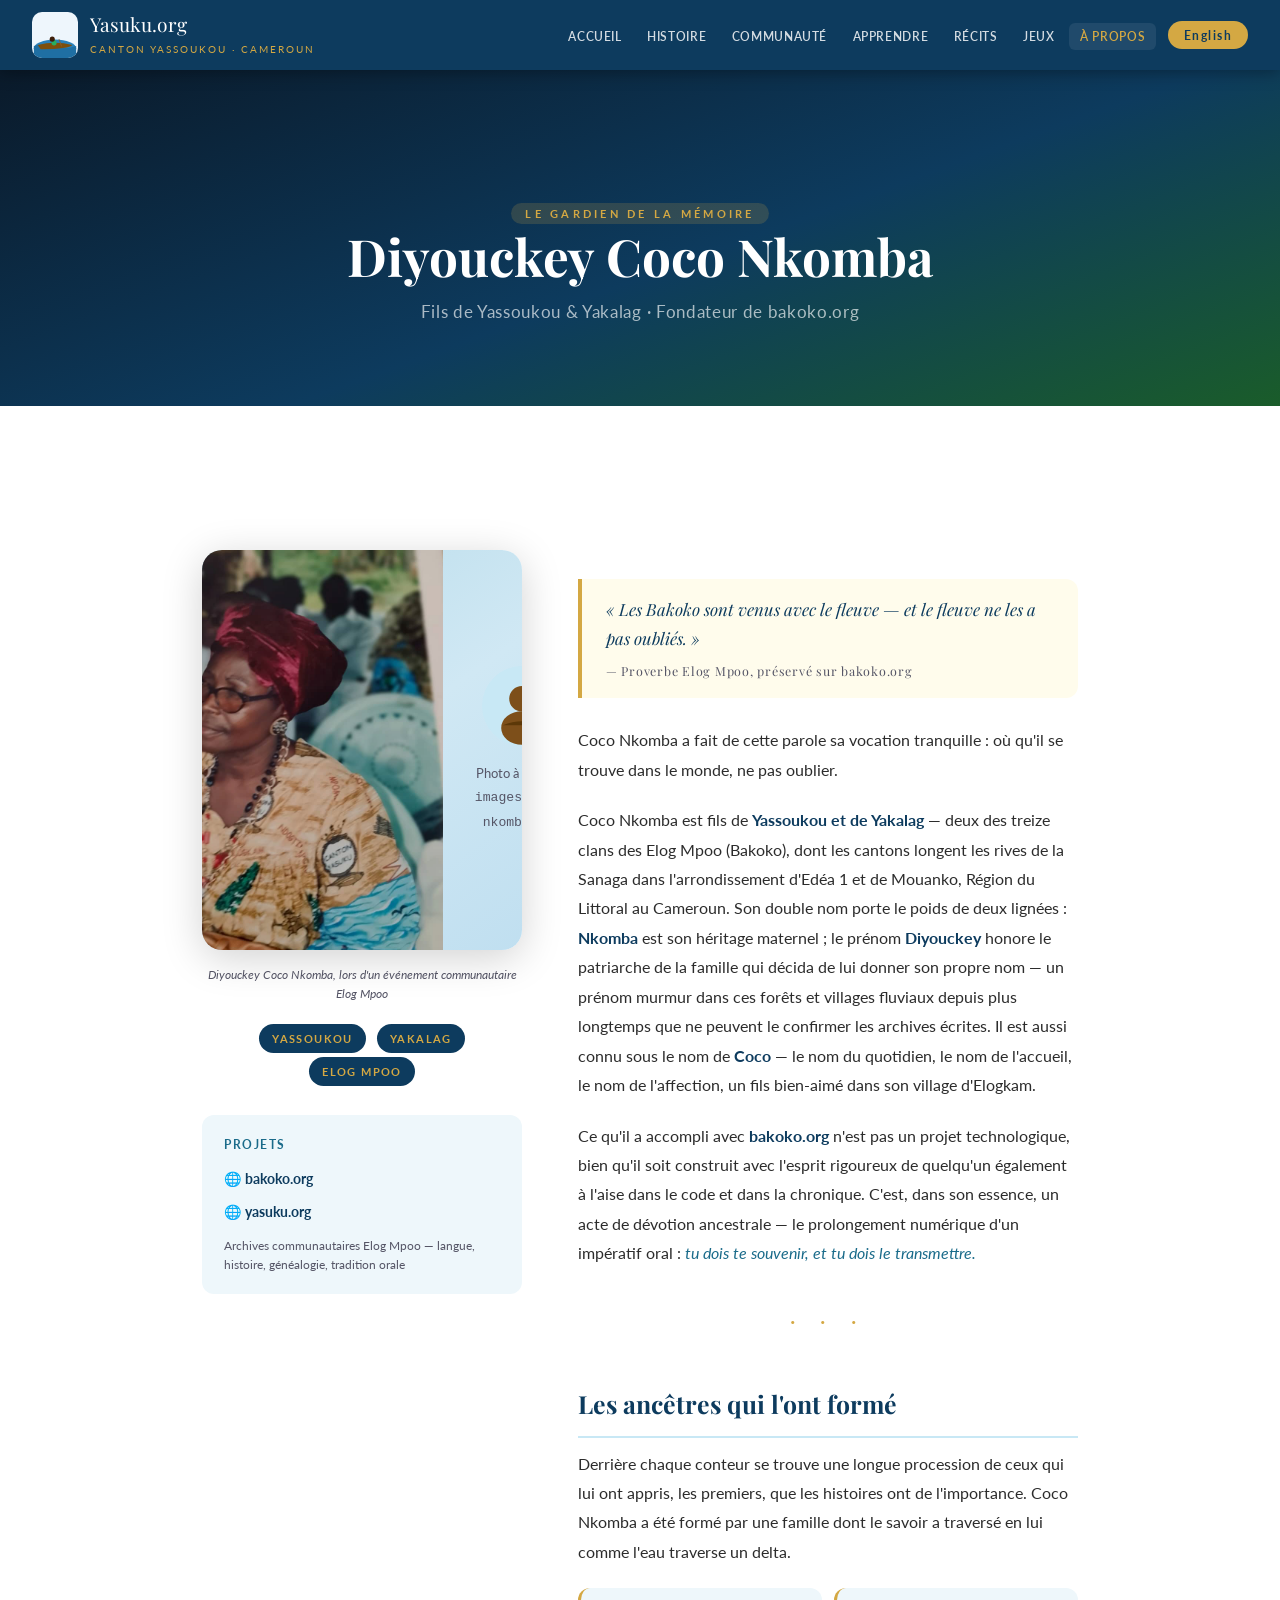
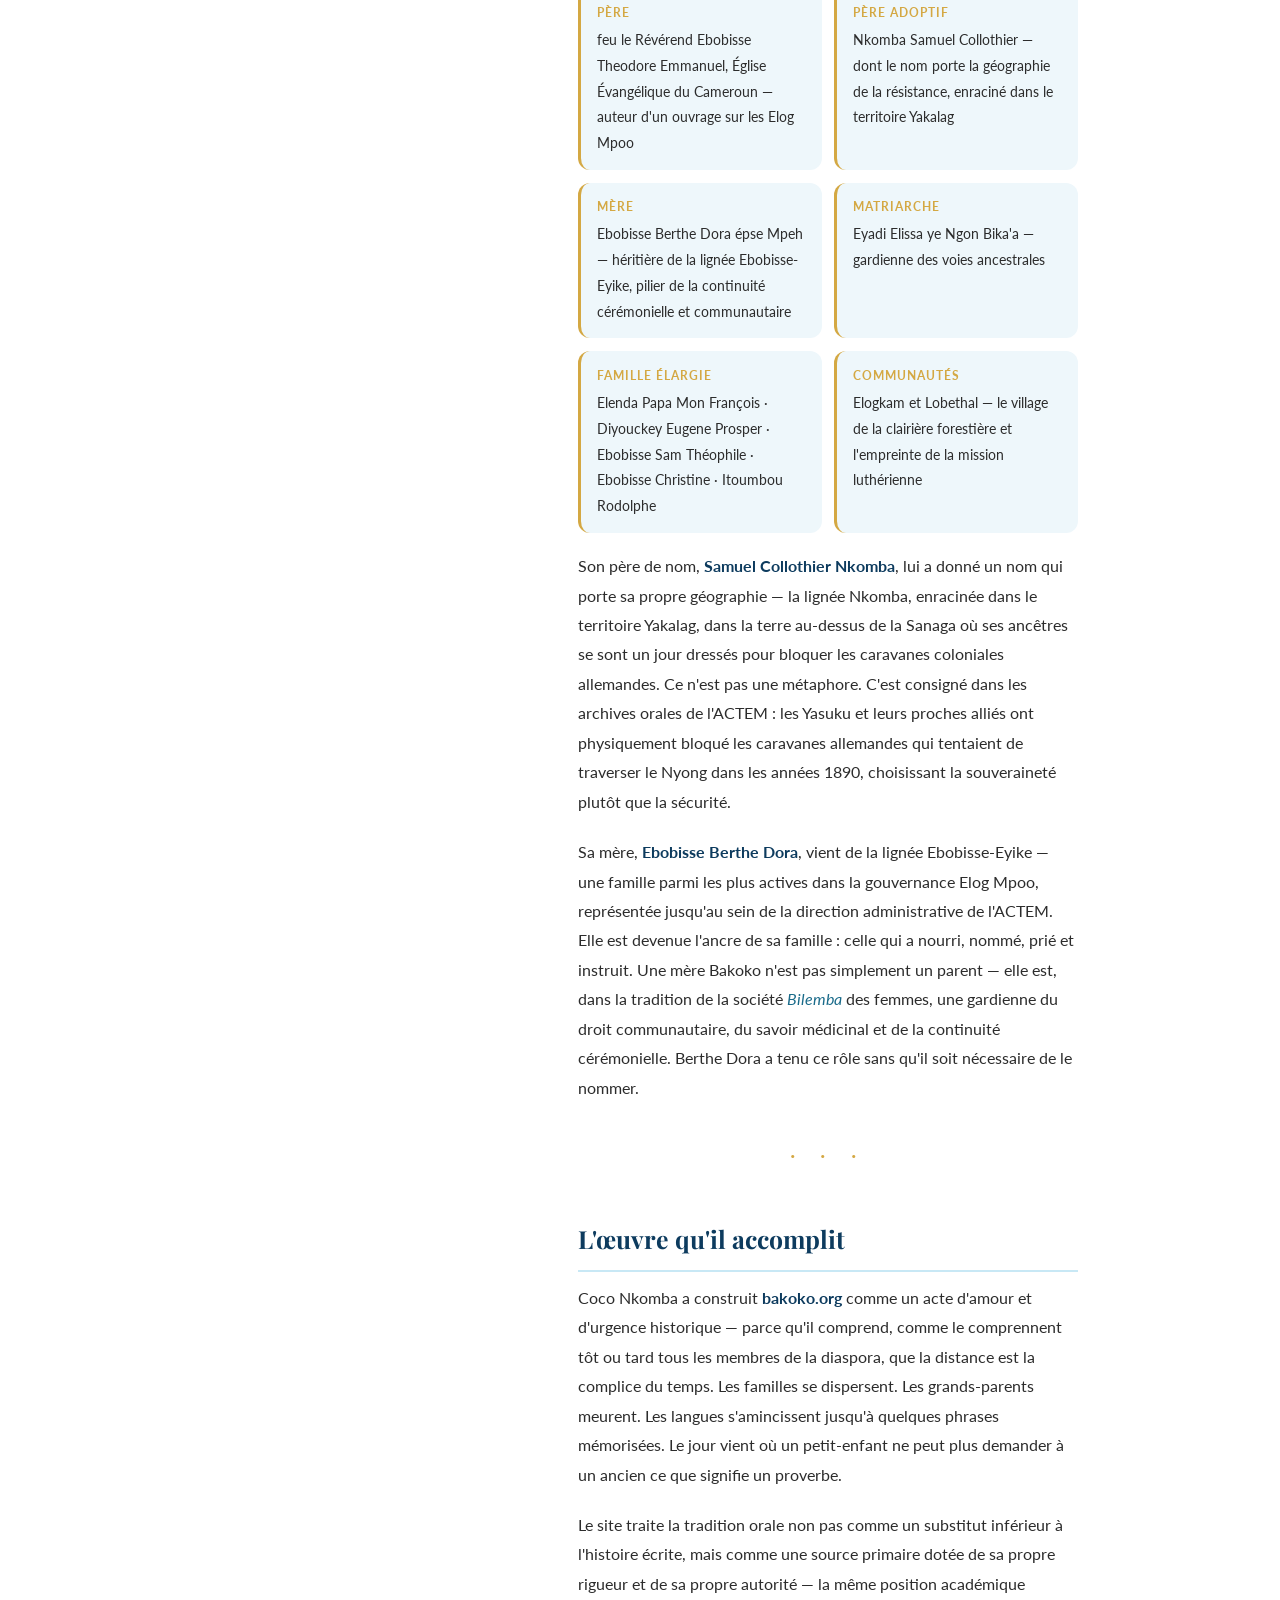
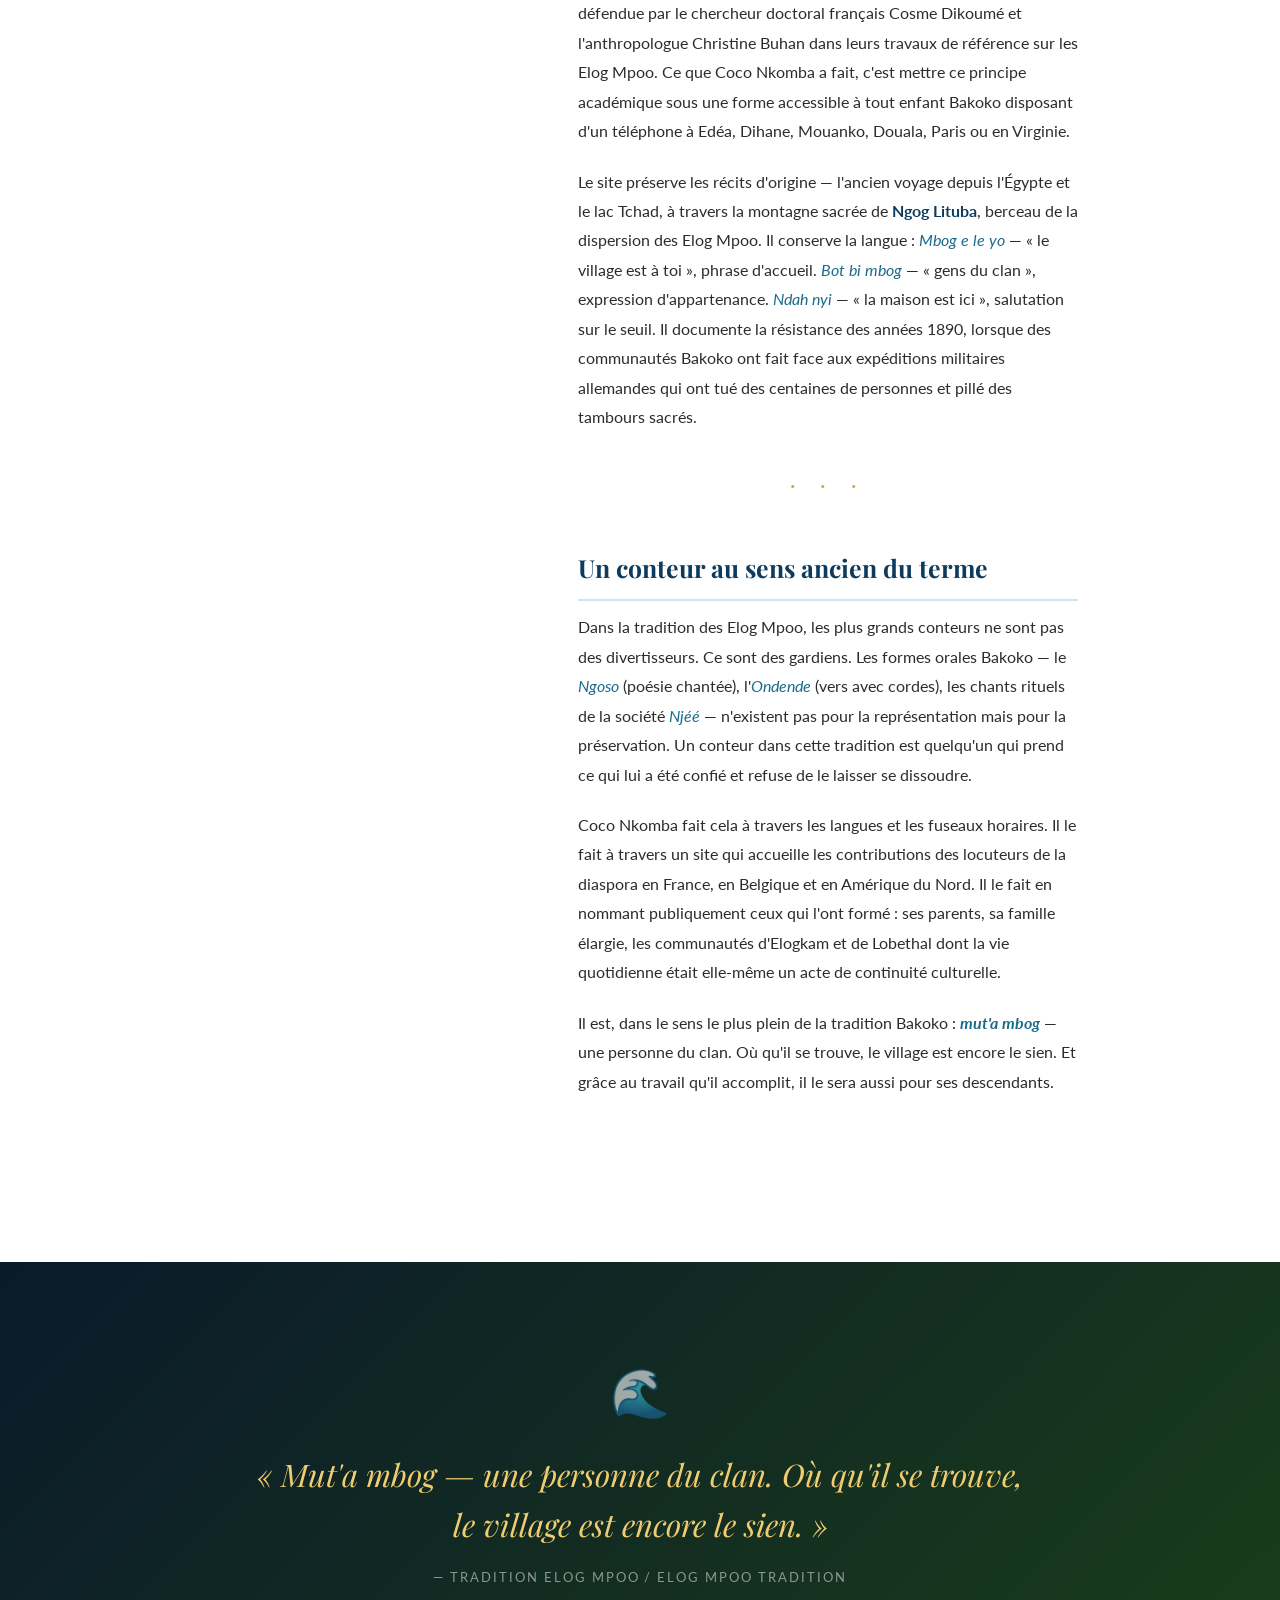
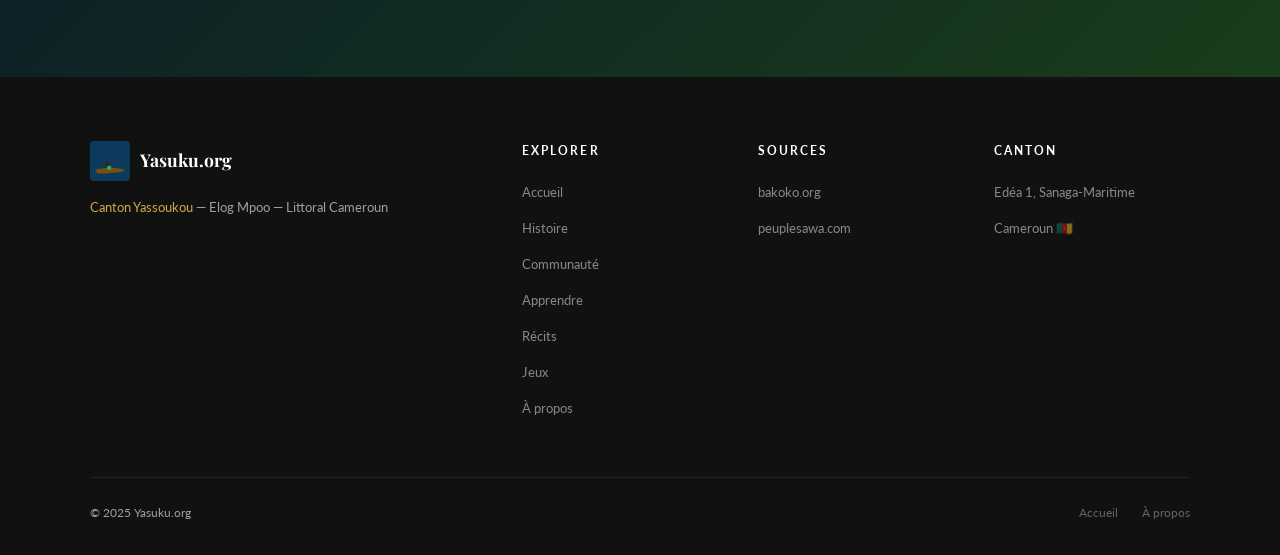
==== about.html @ a4ccb17c "first commit" ====
<!DOCTYPE html>
<html lang="fr">
<head>
  <meta charset="UTF-8"/>
  <meta name="viewport" content="width=device-width, initial-scale=1.0"/>
  <meta name="description" content="Diyouckey Coco Nkomba — gardien de la mémoire du fleuve, fondateur de bakoko.org et de yasuku.org, fils de Yassoukou et de Yakalag."/>
  <title>À propos — Yasuku.org · Diyouckey Coco Nkomba</title>
  <link rel="preconnect" href="https://fonts.googleapis.com"/>
  <link rel="preconnect" href="https://fonts.gstatic.com" crossorigin/>
  <link href="https://fonts.googleapis.com/css2?family=Playfair+Display:ital,wght@0,400;0,600;0,700;1,400&family=Lato:wght@300;400;700;900&display=swap" rel="stylesheet"/>
  <link rel="stylesheet" href="css/style.css"/>
  <style>
    /* ---- About page specific ---- */
    .about-hero {
      background: linear-gradient(160deg, #0a1a2a 0%, #0d3b5e 55%, #1a5c2a 100%);
      padding: 8rem 2rem 5rem;
      text-align: center;
      color: var(--white);
    }
    .about-hero .section-tag {
      background: rgba(212,168,67,0.18);
      color: var(--gold);
      margin-bottom: 1.2rem;
    }
    .about-hero h1 {
      font-family: var(--font-head);
      font-size: clamp(2rem, 5vw, 3.2rem);
      line-height: 1.2;
      margin-bottom: .6rem;
    }
    .about-hero .subtitle {
      font-size: 1.05rem;
      color: rgba(255,255,255,.65);
      letter-spacing: .04em;
    }

    /* Profile block */
    .profile-wrap {
      max-width: 940px;
      margin: 0 auto;
      display: grid;
      grid-template-columns: 320px 1fr;
      gap: 3.5rem;
      align-items: start;
      padding: 4rem 2rem;
    }
    @media(max-width: 760px) {
      .profile-wrap { grid-template-columns: 1fr; }
    }

    .profile-photo-col { position: sticky; top: 90px; }

    .profile-photo-frame {
      border-radius: var(--radius-lg);
      overflow: hidden;
      box-shadow: var(--shadow-lg);
      aspect-ratio: 4/5;
      background: linear-gradient(145deg, #b8dcea, #d0e8f4, #c0dff0);
      display: flex;
      align-items: center;
      justify-content: center;
      position: relative;
    }
    .profile-photo-frame img {
      width: 100%;
      height: 100%;
      object-fit: cover;
      object-position: center top;
      display: block;
    }
    .profile-photo-frame .photo-fallback {
      display: none;
      flex-direction: column;
      align-items: center;
      gap: 1rem;
      color: var(--river-mid);
      text-align: center;
      padding: 2rem;
    }
    .profile-photo-frame img[src="images/coco-nkomba.jpg"]:not([complete]) + .photo-fallback,
    .profile-photo-frame img[src="images/coco-nkomba.jpg"][broken] + .photo-fallback {
      display: flex;
    }

    .profile-caption {
      margin-top: 1rem;
      text-align: center;
      font-size: .78rem;
      color: var(--text-light);
      font-style: italic;
      line-height: 1.5;
    }

    .clan-badge {
      display: inline-block;
      background: var(--river-deep);
      color: var(--gold);
      font-size: .7rem;
      font-weight: 700;
      letter-spacing: .12em;
      text-transform: uppercase;
      padding: .3rem .85rem;
      border-radius: 20px;
      margin: .25rem .2rem 0;
    }

    /* Bio content */
    .bio-content {
      color: var(--text);
      line-height: 1.9;
    }
    .bio-content p {
      margin-bottom: 1.3rem;
      font-size: .97rem;
    }
    .bio-content h2 {
      font-family: var(--font-head);
      font-size: 1.55rem;
      color: var(--river-deep);
      margin: 2.5rem 0 .75rem;
      padding-bottom: .5rem;
      border-bottom: 2px solid var(--river-pale);
    }
    .bio-content h3 {
      font-family: var(--font-head);
      font-size: 1.2rem;
      color: var(--forest-deep);
      margin: 2rem 0 .6rem;
    }
    .bio-content em { color: var(--river-mid); font-style: italic; }
    .bio-content strong { color: var(--river-deep); }
    .bio-content blockquote {
      border-left: 4px solid var(--gold);
      margin: 1.8rem 0;
      padding: 1rem 1.5rem;
      background: #fffcec;
      border-radius: 0 var(--radius) var(--radius) 0;
      font-family: var(--font-head);
      font-size: 1.05rem;
      font-style: italic;
      color: var(--river-deep);
      line-height: 1.7;
    }
    .bio-content blockquote cite {
      display: block;
      margin-top: .5rem;
      font-size: .78rem;
      font-style: normal;
      color: var(--text-light);
      letter-spacing: .06em;
    }

    .bio-divider {
      text-align: center;
      color: var(--gold);
      font-size: 1.3rem;
      margin: 2rem 0;
      letter-spacing: .5em;
    }

    /* Ancestors grid */
    .ancestors-grid {
      display: grid;
      grid-template-columns: repeat(auto-fill, minmax(200px, 1fr));
      gap: .8rem;
      margin: 1.2rem 0;
    }
    .ancestor-card {
      background: var(--river-mist);
      border-radius: var(--radius);
      padding: .8rem 1rem;
      border-left: 3px solid var(--gold);
      font-size: .85rem;
    }
    .ancestor-card strong {
      display: block;
      font-size: .78rem;
      color: var(--gold);
      font-weight: 700;
      letter-spacing: .08em;
      text-transform: uppercase;
      margin-bottom: .2rem;
    }

    /* Project links */
    .project-links {
      display: flex;
      gap: 1rem;
      flex-wrap: wrap;
      margin-top: 1.5rem;
    }
  </style>
</head>
<body class="lang-fr">

<!-- NAV -->
<nav id="navbar">
  <a href="index.html" class="nav-logo">
    <svg width="46" height="46" viewBox="0 0 200 200" xmlns="http://www.w3.org/2000/svg" style="border-radius:10px">
      <rect width="200" height="200" rx="28" fill="#eef6fc"/>
      <ellipse cx="100" cy="158" rx="92" ry="38" fill="#2980b9"/>
      <path d="M8,148 Q55,132 100,148 Q145,164 192,148 L192,200 L8,200 Z" fill="#1f6fa3"/>
      <path d="M25,144 Q100,124 175,144 Q162,162 38,162 Z" fill="#7d4f0c"/>
      <ellipse cx="96" cy="134" rx="11" ry="12" fill="#27ae60"/>
      <line x1="118" y1="120" x2="128" y2="148" stroke="#8b5e2a" stroke-width="4" stroke-linecap="round"/>
      <circle cx="88" cy="118" r="11" fill="#3d1f0a"/>
    </svg>
    <div>
      <span class="nav-logo-text">Yasuku.org</span>
      <span class="nav-logo-sub">Canton Yassoukou · Cameroun</span>
    </div>
  </a>
  <ul class="nav-links" id="navLinks">
    <li><a href="index.html"><span class="lang-fr">Accueil</span><span class="lang-en">Home</span></a></li>
    <li><a href="history.html"><span class="lang-fr">Histoire</span><span class="lang-en">History</span></a></li>
    <li><a href="community.html"><span class="lang-fr">Communauté</span><span class="lang-en">Community</span></a></li>
    <li><a href="learn.html"><span class="lang-fr">Apprendre</span><span class="lang-en">Learn</span></a></li>
    <li><a href="stories.html"><span class="lang-fr">Récits</span><span class="lang-en">Stories</span></a></li>
    <li><a href="games.html"><span class="lang-fr">Jeux</span><span class="lang-en">Games</span></a></li>
    <li><a href="about.html" class="active"><span class="lang-fr">À propos</span><span class="lang-en">About</span></a></li>
    <button class="lang-btn">English</button>
  </ul>
  <button class="hamburger" id="hamburger" aria-label="Menu" aria-expanded="false">
    <span></span><span></span><span></span>
  </button>
</nav>

<main>

<!-- HERO -->
<div class="about-hero">
  <span class="section-tag lang-fr">Le gardien de la mémoire</span>
  <span class="section-tag lang-en">Keeper of the River's Memory</span>
  <h1>Diyouckey Coco Nkomba</h1>
  <p class="subtitle lang-fr">Fils de Yassoukou &amp; Yakalag · Fondateur de bakoko.org</p>
  <p class="subtitle lang-en">Son of Yassoukou &amp; Yakalag · Founder of bakoko.org</p>
</div>

<!-- PROFILE -->
<section style="background:var(--white)">
  <div class="profile-wrap">

    <!-- LEFT: photo + badges -->
    <div class="profile-photo-col fade-in">
      <div class="profile-photo-frame">
        <img
          src="images/coco-nkomba.jpg"
          alt="Diyouckey Coco Nkomba"
          onerror="this.style.display='none';this.nextElementSibling.style.display='flex'"/>
        <div class="photo-fallback">
          <svg width="80" height="80" viewBox="0 0 200 200" xmlns="http://www.w3.org/2000/svg">
            <circle cx="100" cy="100" r="100" fill="#c8e8f5"/>
            <circle cx="100" cy="82" r="32" fill="#7d4f1a"/>
            <ellipse cx="100" cy="155" rx="52" ry="42" fill="#7d4f1a"/>
            <path d="M52,148 Q100,128 148,148" fill="#5c3808"/>
          </svg>
          <span style="font-size:.82rem;color:var(--text-light)">
            <span class="lang-fr">Photo à ajouter :<br><code>images/coco-nkomba.jpg</code></span>
            <span class="lang-en">Add photo as:<br><code>images/coco-nkomba.jpg</code></span>
          </span>
        </div>
      </div>

      <p class="profile-caption lang-fr">Diyouckey Coco Nkomba, lors d'un événement communautaire Elog Mpoo</p>
      <p class="profile-caption lang-en">Diyouckey Coco Nkomba at an Elog Mpoo community gathering</p>

      <div style="text-align:center;margin-top:1rem">
        <span class="clan-badge">Yassoukou</span>
        <span class="clan-badge">Yakalag</span>
        <span class="clan-badge">Elog Mpoo</span>
      </div>

      <div style="margin-top:1.8rem;background:var(--river-mist);border-radius:var(--radius);padding:1.2rem 1.4rem">
        <p style="font-size:.78rem;font-weight:700;letter-spacing:.12em;text-transform:uppercase;color:var(--river-mid);margin-bottom:.7rem">Projets</p>
        <div style="display:flex;flex-direction:column;gap:.5rem">
          <a href="https://bakoko.org" target="_blank" rel="noopener" style="font-size:.88rem;font-weight:700;color:var(--river-deep)">🌐 bakoko.org</a>
          <a href="index.html" style="font-size:.88rem;font-weight:700;color:var(--river-deep)">🌐 yasuku.org</a>
        </div>
        <p style="font-size:.75rem;color:var(--text-light);margin-top:.8rem;line-height:1.55" class="lang-fr">Archives communautaires Elog Mpoo — langue, histoire, généalogie, tradition orale</p>
        <p style="font-size:.75rem;color:var(--text-light);margin-top:.8rem;line-height:1.55" class="lang-en">Elog Mpoo community archives — language, history, genealogy, oral tradition</p>
      </div>
    </div>

    <!-- RIGHT: biography -->
    <div class="bio-content fade-in">

      <!-- FRENCH BIO -->
      <div class="lang-fr">
        <blockquote>
          « Les Bakoko sont venus avec le fleuve — et le fleuve ne les a pas oubliés. »
          <cite>— Proverbe Elog Mpoo, préservé sur bakoko.org</cite>
        </blockquote>

        <p>Coco Nkomba a fait de cette parole sa vocation tranquille : où qu'il se trouve dans le monde, ne pas oublier.</p>

        <p>Coco Nkomba est fils de <strong>Yassoukou et de Yakalag</strong> — deux des treize clans des Elog Mpoo (Bakoko), dont les cantons longent les rives de la Sanaga dans l'arrondissement d'Edéa 1 et de Mouanko, Région du Littoral au Cameroun. Son double nom porte le poids de deux lignées : <strong>Nkomba</strong> est son héritage maternel ; le prénom <strong>Diyouckey</strong> honore le patriarche de la famille qui décida de lui donner son propre nom — un prénom murmur dans ces forêts et villages fluviaux depuis plus longtemps que ne peuvent le confirmer les archives écrites. Il est aussi connu sous le nom de <strong>Coco</strong> — le nom du quotidien, le nom de l'accueil, le nom de l'affection, un fils bien-aimé dans son village d'Elogkam.</p>

        <p>Ce qu'il a accompli avec <strong>bakoko.org</strong> n'est pas un projet technologique, bien qu'il soit construit avec l'esprit rigoureux de quelqu'un également à l'aise dans le code et dans la chronique. C'est, dans son essence, un acte de dévotion ancestrale — le prolongement numérique d'un impératif oral : <em>tu dois te souvenir, et tu dois le transmettre.</em></p>

        <div class="bio-divider">· · ·</div>

        <h2>Les ancêtres qui l'ont formé</h2>

        <p>Derrière chaque conteur se trouve une longue procession de ceux qui lui ont appris, les premiers, que les histoires ont de l'importance. Coco Nkomba a été formé par une famille dont le savoir a traversé en lui comme l'eau traverse un delta.</p>

        <div class="ancestors-grid">
          <div class="ancestor-card">
            <strong>Père</strong>
            feu le Révérend Ebobisse Theodore Emmanuel, Église Évangélique du Cameroun — auteur d'un ouvrage sur les Elog Mpoo
          </div>
          <div class="ancestor-card">
            <strong>Père adoptif</strong>
            Nkomba Samuel Collothier — dont le nom porte la géographie de la résistance, enraciné dans le territoire Yakalag
          </div>
          <div class="ancestor-card">
            <strong>Mère</strong>
            Ebobisse Berthe Dora épse Mpeh — héritière de la lignée Ebobisse-Eyike, pilier de la continuité cérémonielle et communautaire
          </div>
          <div class="ancestor-card">
            <strong>Matriarche</strong>
            Eyadi Elissa ye Ngon Bika'a — gardienne des voies ancestrales
          </div>
          <div class="ancestor-card">
            <strong>Famille élargie</strong>
            Elenda Papa Mon François · Diyouckey Eugene Prosper · Ebobisse Sam Théophile · Ebobisse Christine · Itoumbou Rodolphe
          </div>
          <div class="ancestor-card">
            <strong>Communautés</strong>
            Elogkam et Lobethal — le village de la clairière forestière et l'empreinte de la mission luthérienne
          </div>
        </div>

        <p>Son père de nom, <strong>Samuel Collothier Nkomba</strong>, lui a donné un nom qui porte sa propre géographie — la lignée Nkomba, enracinée dans le territoire Yakalag, dans la terre au-dessus de la Sanaga où ses ancêtres se sont un jour dressés pour bloquer les caravanes coloniales allemandes. Ce n'est pas une métaphore. C'est consigné dans les archives orales de l'ACTEM : les Yasuku et leurs proches alliés ont physiquement bloqué les caravanes allemandes qui tentaient de traverser le Nyong dans les années 1890, choisissant la souveraineté plutôt que la sécurité.</p>

        <p>Sa mère, <strong>Ebobisse Berthe Dora</strong>, vient de la lignée Ebobisse-Eyike — une famille parmi les plus actives dans la gouvernance Elog Mpoo, représentée jusqu'au sein de la direction administrative de l'ACTEM. Elle est devenue l'ancre de sa famille : celle qui a nourri, nommé, prié et instruit. Une mère Bakoko n'est pas simplement un parent — elle est, dans la tradition de la société <em>Bilemba</em> des femmes, une gardienne du droit communautaire, du savoir médicinal et de la continuité cérémonielle. Berthe Dora a tenu ce rôle sans qu'il soit nécessaire de le nommer.</p>

        <div class="bio-divider">· · ·</div>

        <h2>L'œuvre qu'il accomplit</h2>

        <p>Coco Nkomba a construit <strong>bakoko.org</strong> comme un acte d'amour et d'urgence historique — parce qu'il comprend, comme le comprennent tôt ou tard tous les membres de la diaspora, que la distance est la complice du temps. Les familles se dispersent. Les grands-parents meurent. Les langues s'amincissent jusqu'à quelques phrases mémorisées. Le jour vient où un petit-enfant ne peut plus demander à un ancien ce que signifie un proverbe.</p>

        <p>Le site traite la tradition orale non pas comme un substitut inférieur à l'histoire écrite, mais comme une source primaire dotée de sa propre rigueur et de sa propre autorité — la même position académique défendue par le chercheur doctoral français Cosme Dikoumé et l'anthropologue Christine Buhan dans leurs travaux de référence sur les Elog Mpoo. Ce que Coco Nkomba a fait, c'est mettre ce principe académique sous une forme accessible à tout enfant Bakoko disposant d'un téléphone à Edéa, Dihane, Mouanko, Douala, Paris ou en Virginie.</p>

        <p>Le site préserve les récits d'origine — l'ancien voyage depuis l'Égypte et le lac Tchad, à travers la montagne sacrée de <strong>Ngog Lituba</strong>, berceau de la dispersion des Elog Mpoo. Il conserve la langue : <em>Mbog e le yo</em> — « le village est à toi », phrase d'accueil. <em>Bot bi mbog</em> — « gens du clan », expression d'appartenance. <em>Ndah nyi</em> — « la maison est ici », salutation sur le seuil. Il documente la résistance des années 1890, lorsque des communautés Bakoko ont fait face aux expéditions militaires allemandes qui ont tué des centaines de personnes et pillé des tambours sacrés.</p>

        <div class="bio-divider">· · ·</div>

        <h2>Un conteur au sens ancien du terme</h2>

        <p>Dans la tradition des Elog Mpoo, les plus grands conteurs ne sont pas des divertisseurs. Ce sont des gardiens. Les formes orales Bakoko — le <em>Ngoso</em> (poésie chantée), l'<em>Ondende</em> (vers avec cordes), les chants rituels de la société <em>Njéé</em> — n'existent pas pour la représentation mais pour la préservation. Un conteur dans cette tradition est quelqu'un qui prend ce qui lui a été confié et refuse de le laisser se dissoudre.</p>

        <p>Coco Nkomba fait cela à travers les langues et les fuseaux horaires. Il le fait à travers un site qui accueille les contributions des locuteurs de la diaspora en France, en Belgique et en Amérique du Nord. Il le fait en nommant publiquement ceux qui l'ont formé : ses parents, sa famille élargie, les communautés d'Elogkam et de Lobethal dont la vie quotidienne était elle-même un acte de continuité culturelle.</p>

        <p>Il est, dans le sens le plus plein de la tradition Bakoko : <strong><em>mut'a mbog</em></strong> — une personne du clan. Où qu'il se trouve, le village est encore le sien. Et grâce au travail qu'il accomplit, il le sera aussi pour ses descendants.</p>
      </div>

      <!-- ENGLISH BIO -->
      <div class="lang-en">
        <blockquote>
          "The Bakoko came with the river — and the river has not forgotten them."
          <cite>— Elog Mpoo proverb, preserved on bakoko.org</cite>
        </blockquote>

        <p>Diyouckey Coco Nkomba has made it his life's quiet vocation to ensure that, wherever in the world he finds himself, he too does not forget.</p>

        <p>Coco Nkomba is a son of <strong>Yassoukou &amp; Yakalag</strong> — two of the thirteen clans of the Elog Mpoo (Bakoko), whose cantons sit in the Edéa 1 and Mouanko arrondissements along the banks of the Sanaga River in Cameroon's Littoral Region. His double name carries the weight of two lineages: <strong>Nkomba</strong> is his maternal inheritance; the name <strong>Diyouckey</strong> honors the family patriarch who decided to name him after himself — a name that has been whispered in these forests and river settlements longer than any written record can confirm. He is also known as <strong>Coco</strong> — the everyday name, the name of welcome, the name of affection, a beloved son in his Elogkam village.</p>

        <p>What he has done with <strong>bakoko.org</strong> is not a technology project, though it is built with the disciplined mind of someone equally at home in code and chronicle. It is, at its core, an act of ancestral devotion — a digital extension of an oral imperative: <em>you must remember, and you must tell it forward.</em></p>

        <div class="bio-divider">· · ·</div>

        <h2>The Ancestors Who Made Him</h2>

        <p>Behind every storyteller stands a long procession of those who first taught them that stories matter. Coco Nkomba has been shaped by a family whose knowledge moved through him like water through a delta.</p>

        <div class="ancestors-grid">
          <div class="ancestor-card">
            <strong>Father</strong>
            late Rev. Ebobisse Theodore Emmanuel, Église Évangélique du Cameroun — author of a book on the Elog Mpoo
          </div>
          <div class="ancestor-card">
            <strong>Name-father</strong>
            Nkomba Samuel Collothier — whose name carries the geography of resistance, rooted in Yakalag territory above the Sanaga
          </div>
          <div class="ancestor-card">
            <strong>Mother</strong>
            Ebobisse Berthe Dora épse Mpeh — heir to the Ebobisse-Eyike lineage, anchor of ceremonial and community continuity
          </div>
          <div class="ancestor-card">
            <strong>Matriarch</strong>
            Eyadi Elissa ye Ngon Bika'a — who showed him the ways of the ancestors
          </div>
          <div class="ancestor-card">
            <strong>Extended family</strong>
            Elenda Papa Mon François · Diyouckey Eugene Prosper · Ebobisse Sam Théophile · Ebobisse Christine · Itoumbou Rodolphe
          </div>
          <div class="ancestor-card">
            <strong>Communities</strong>
            Elogkam and Lobethal — the forest clearing village and the trace of the Lutheran mission presence
          </div>
        </div>

        <p>His name-father, <strong>Samuel Collothier Nkomba</strong>, gave him a name that carries its own geography — the Nkomba lineage, rooted in Yakalag territory, in the soil above the Sanaga River where his ancestors once stood to block German colonial caravans from crossing. This is not metaphor. It is documented in the ACTEM oral record — the Yasuku and their nearest kin physically blocked German caravans from crossing the Nyong in the 1890s, choosing sovereignty over safety.</p>

        <p>His mother, <strong>Ebobisse Berthe Dora</strong>, comes from the Ebobisse-Eyike lineage — a name found among the most active families in Elog Mpoo governance, including in the ACTEM's own administrative leadership. She became the anchor of her family: the one who fed, named, prayed over, and instructed. A Bakoko mother is not merely a parent — she is, in the tradition of the <em>Bilemba</em> women's society, a holder of community law, medicinal knowledge, and ceremonial continuity. Berthe Dora carried that role without ceremony requiring anyone to name it.</p>

        <div class="bio-divider">· · ·</div>

        <h2>The Work He Is Doing</h2>

        <p>Coco Nkomba built <strong>bakoko.org</strong> as an act of love and of historical urgency — because he understands, as all diaspora community members eventually understand, that distance is time's co-conspirator. Families scatter. Grandparents die. Languages thin to a few remembered phrases. The day arrives when a grandchild can no longer ask an elder what a proverb means.</p>

        <p>The website treats oral tradition not as a lesser substitute for written history but as a primary source with its own rigor and authority — the same scholarly position advanced by the French doctoral researcher Cosme Dikoumé and the anthropologist Christine Buhan in their landmark academic works on the Elog Mpoo. What Coco Nkomba has done is put that scholarly principle into a form accessible to any Bakoko child with a phone in Edéa, Dihane, Mouanko, Douala, Paris, or Virginia.</p>

        <p>The site preserves origin narratives — the ancient journey from Egypt and Chad, through the sacred mountain of <strong>Ngog Lituba</strong>, the cradle of the Elog Mpoo dispersal. It holds the language: <em>Mbog e le yo</em> — "the village is yours," a phrase of welcome. <em>Bot bi mbog</em> — "people of the clan," an expression of belonging. <em>Ndah nyi</em> — "the house is here," the greeting at a threshold. It documents the resistance of the 1890s, when Bakoko communities faced German military expeditions that killed hundreds and looted sacred drums.</p>

        <div class="bio-divider">· · ·</div>

        <h2>A Storyteller in the Old Sense</h2>

        <p>In the Elog Mpoo tradition, the greatest storytellers are not entertainers. They are guardians. The oral forms of the Bakoko — the <em>Ngoso</em> (sung poetry), the <em>Ondende</em> (verse with strings), the ritual songs of the <em>Njéé</em> society — exist not for performance but for preservation. A storyteller in this tradition is someone who takes what was handed to them and refuses to let it dissolve.</p>

        <p>Coco Nkomba does this across languages and time zones. He does it through a website that welcomes contributions from diaspora speakers in France, Belgium, and North America. He does it by publicly naming the people who made him: his parents, his extended family, the communities of Elogkam and Lobethal whose daily lives were themselves acts of cultural continuity.</p>

        <p>He is, in the fullest sense of the Bakoko tradition: <strong><em>mut'a mbog</em></strong> — a person of the clan. Wherever he finds himself, the village is still his. And because of the work he is doing, it will be his descendants' too.</p>
      </div>

    </div>
  </div>
</section>

<!-- CLOSING PROVERB -->
<div class="proverb-block" style="background:linear-gradient(135deg,#0a1a2a,#1a3d1a)">
  <div class="proverb-icon">🌊</div>
  <p class="proverb-text lang-fr">« <em>Mut'a mbog</em> — une personne du clan. Où qu'il se trouve, le village est encore le sien. »</p>
  <p class="proverb-text lang-en">"<em>Mut'a mbog</em> — a person of the clan. Wherever he finds himself, the village is still his."</p>
  <p class="proverb-attr">— Tradition Elog Mpoo / Elog Mpoo tradition</p>
</div>

</main>

<!-- FOOTER -->
<footer>
  <div class="footer-inner">
    <div class="footer-brand">
      <div class="footer-logo">
        <svg width="40" height="40" viewBox="0 0 200 200" xmlns="http://www.w3.org/2000/svg">
          <rect width="200" height="200" rx="20" fill="#0d3b5e"/>
          <path d="M25,144 Q100,124 175,144 Q162,162 38,162 Z" fill="#7d4f0c"/>
          <circle cx="88" cy="118" r="11" fill="#3d1f0a"/>
          <ellipse cx="96" cy="134" rx="11" ry="12" fill="#27ae60"/>
        </svg>
        <h3>Yasuku.org</h3>
      </div>
      <p class="lang-fr"><span class="footer-gold">Canton Yassoukou</span> — Elog Mpoo — Littoral Cameroun</p>
      <p class="lang-en"><span class="footer-gold">Canton Yassoukou</span> — Elog Mpoo — Littoral Cameroon</p>
    </div>
    <div class="footer-col">
      <h4 class="lang-fr">Explorer</h4><h4 class="lang-en">Explore</h4>
      <ul>
        <li><a href="index.html"><span class="lang-fr">Accueil</span><span class="lang-en">Home</span></a></li>
        <li><a href="history.html"><span class="lang-fr">Histoire</span><span class="lang-en">History</span></a></li>
        <li><a href="community.html"><span class="lang-fr">Communauté</span><span class="lang-en">Community</span></a></li>
        <li><a href="learn.html"><span class="lang-fr">Apprendre</span><span class="lang-en">Learn</span></a></li>
        <li><a href="stories.html"><span class="lang-fr">Récits</span><span class="lang-en">Stories</span></a></li>
        <li><a href="games.html"><span class="lang-fr">Jeux</span><span class="lang-en">Games</span></a></li>
        <li><a href="about.html"><span class="lang-fr">À propos</span><span class="lang-en">About</span></a></li>
      </ul>
    </div>
    <div class="footer-col">
      <h4 class="lang-fr">Sources</h4><h4 class="lang-en">Sources</h4>
      <ul>
        <li><a href="https://bakoko.org" target="_blank" rel="noopener">bakoko.org</a></li>
        <li><a href="https://peuplesawa.com" target="_blank" rel="noopener">peuplesawa.com</a></li>
      </ul>
    </div>
    <div class="footer-col">
      <h4>Canton</h4>
      <ul>
        <li><span style="color:rgba(255,255,255,.5);font-size:.84rem">Edéa 1, Sanaga-Maritime</span></li>
        <li><span style="color:rgba(255,255,255,.5);font-size:.84rem">Cameroun 🇨🇲</span></li>
      </ul>
    </div>
  </div>
  <div class="footer-bottom">
    <span>© 2025 Yasuku.org</span>
    <div class="footer-bottom-links">
      <a href="index.html"><span class="lang-fr">Accueil</span><span class="lang-en">Home</span></a>
      <a href="about.html"><span class="lang-fr">À propos</span><span class="lang-en">About</span></a>
    </div>
  </div>
</footer>

<script src="js/main.js"></script>
</body>
</html>
---- css/style.css ----
/* ============================================================
   YASUKU.ORG — Canton Yassoukou
   Main Stylesheet
   ============================================================ */

/* ---- Google Fonts (loaded via HTML link) ---- */

/* ---- CSS Variables ---- */
:root {
  --river-deep:   #0d3b5e;
  --river-mid:    #1a6b8a;
  --river-light:  #3ea8cc;
  --river-pale:   #c8e8f5;
  --river-mist:   #eef7fb;
  --forest-deep:  #1a3d1a;
  --forest-mid:   #2d6a2d;
  --forest-light: #5da05d;
  --sand:         #e8d5a0;
  --earth:        #7d4f1a;
  --gold:         #d4a843;
  --gold-light:   #f0cc70;
  --sunset:       #e07020;
  --dark:         #1a1a1a;
  --text:         #2c2c2c;
  --text-light:   #556;
  --light-bg:     #f8f4ee;
  --white:        #ffffff;

  --nav-h: 70px;
  --radius: 12px;
  --radius-lg: 20px;
  --shadow: 0 4px 20px rgba(0,0,0,0.10);
  --shadow-lg: 0 8px 40px rgba(0,0,0,0.18);

  --font-head: 'Playfair Display', Georgia, serif;
  --font-body: 'Lato', 'Helvetica Neue', sans-serif;
}

/* ---- Reset ---- */
*, *::before, *::after { box-sizing: border-box; margin: 0; padding: 0; }
html { scroll-behavior: smooth; font-size: 16px; }
body {
  font-family: var(--font-body);
  color: var(--text);
  background: var(--light-bg);
  line-height: 1.75;
  -webkit-font-smoothing: antialiased;
}
img { max-width: 100%; display: block; }
a { color: var(--river-mid); text-decoration: none; transition: color .2s; }
a:hover { color: var(--sunset); }
ul { list-style: none; }

/* ---- Language Toggle ---- */
.lang-fr:not(body), .lang-en:not(body) { display: none !important; }
body.lang-fr .lang-fr { display: revert !important; }
body.lang-en .lang-en { display: revert !important; }
/* Explicit display overrides for flex/grid contexts */
body.lang-fr .lang-fr.d-flex,
body.lang-en .lang-en.d-flex { display: flex !important; }
body.lang-fr .lang-fr.d-grid,
body.lang-en .lang-en.d-grid { display: grid !important; }
body.lang-fr .lang-fr.d-inline,
body.lang-en .lang-en.d-inline { display: inline !important; }
body.lang-fr .lang-fr.d-block,
body.lang-en .lang-en.d-block { display: block !important; }
body.lang-fr .lang-fr.d-table,
body.lang-en .lang-en.d-table { display: table !important; }

/* ---- Navigation ---- */
#navbar {
  position: fixed;
  top: 0; left: 0; right: 0;
  height: var(--nav-h);
  background: var(--river-deep);
  display: flex;
  align-items: center;
  justify-content: space-between;
  padding: 0 2rem;
  z-index: 1000;
  box-shadow: 0 2px 16px rgba(0,0,0,0.35);
}
.nav-logo {
  display: flex;
  align-items: center;
  gap: 12px;
  text-decoration: none;
}
.nav-logo img {
  height: 46px;
  width: 46px;
  border-radius: 10px;
  object-fit: cover;
}
.nav-logo-text {
  color: var(--white);
  font-family: var(--font-head);
  font-size: 1.2rem;
  line-height: 1.1;
}
.nav-logo-sub {
  display: block;
  color: var(--gold);
  font-size: 0.6rem;
  letter-spacing: 0.2em;
  text-transform: uppercase;
  font-family: var(--font-body);
  margin-top: 2px;
}
.nav-links {
  display: flex;
  align-items: center;
  gap: 0.2rem;
}
.nav-links a {
  color: rgba(255,255,255,0.82);
  font-size: 0.78rem;
  letter-spacing: 0.05em;
  padding: 0.4rem 0.7rem;
  border-radius: 6px;
  font-weight: 600;
  transition: all .2s;
  text-transform: uppercase;
}
.nav-links a:hover,
.nav-links a.active {
  color: var(--gold);
  background: rgba(255,255,255,0.08);
}
.lang-btn {
  background: var(--gold);
  color: var(--river-deep);
  border: none;
  font-family: var(--font-body);
  font-weight: 700;
  font-size: 0.78rem;
  letter-spacing: 0.12em;
  padding: 0.38rem 1rem;
  border-radius: 20px;
  cursor: pointer;
  margin-left: 0.5rem;
  transition: all .2s;
}
.lang-btn:hover { background: var(--gold-light); transform: translateY(-1px); }
.hamburger {
  display: none;
  flex-direction: column;
  gap: 5px;
  cursor: pointer;
  padding: 6px;
  background: none;
  border: none;
}
.hamburger span {
  display: block;
  width: 22px; height: 2px;
  background: var(--white);
  border-radius: 2px;
  transition: all .3s;
}

/* ---- Page content offset ---- */
main { padding-top: var(--nav-h); }

/* ============================================================
   HERO
   ============================================================ */
.hero {
  position: relative;
  min-height: 92vh;
  display: flex;
  flex-direction: column;
  align-items: center;
  justify-content: center;
  overflow: hidden;
  background: linear-gradient(165deg, #081e30 0%, #0d3b5e 35%, #1a6b8a 75%, #2a9cc8 100%);
  text-align: center;
  padding: 4rem 2rem 7rem;
}
/* Animated river ripple layers */
.hero-ripple {
  position: absolute;
  bottom: 0; left: 0; right: 0;
  height: 200px;
  overflow: hidden;
}
.hero-ripple svg { width: 100%; height: 100%; }
.hero-content { position: relative; z-index: 1; max-width: 860px; }
.hero-logo {
  width: 120px; height: 120px;
  border-radius: 26px;
  margin: 0 auto 2rem;
  box-shadow: 0 8px 40px rgba(0,0,0,0.45);
  object-fit: contain;
  background: #eef7fc;
}
.hero-tagline {
  font-size: 0.7rem;
  letter-spacing: 0.4em;
  color: var(--gold);
  text-transform: uppercase;
  margin-bottom: 0.75rem;
  font-weight: 700;
}
.hero h1 {
  font-family: var(--font-head);
  font-size: clamp(2rem, 5vw, 3.6rem);
  color: var(--white);
  line-height: 1.2;
  margin-bottom: 1rem;
}
.hero h1 em {
  font-style: normal;
  color: var(--gold);
}
.hero-sub {
  font-size: 1.05rem;
  color: rgba(255,255,255,0.78);
  max-width: 580px;
  margin: 0 auto 2.5rem;
  line-height: 1.7;
}
.hero-cta {
  display: flex;
  gap: 1rem;
  justify-content: center;
  flex-wrap: wrap;
}

/* ---- Buttons ---- */
.btn {
  display: inline-block;
  padding: 0.8rem 2rem;
  border-radius: 30px;
  font-weight: 700;
  font-size: 0.88rem;
  letter-spacing: 0.07em;
  transition: all .25s;
  cursor: pointer;
  border: none;
  text-decoration: none;
  font-family: var(--font-body);
}
.btn-primary { background: var(--gold); color: var(--river-deep); }
.btn-primary:hover {
  background: var(--gold-light);
  color: var(--river-deep);
  transform: translateY(-2px);
  box-shadow: 0 6px 20px rgba(212,168,67,0.45);
}
.btn-outline {
  background: transparent;
  border: 2px solid rgba(255,255,255,0.55);
  color: var(--white);
}
.btn-outline:hover {
  background: rgba(255,255,255,0.12);
  border-color: rgba(255,255,255,0.9);
  color: var(--white);
  transform: translateY(-2px);
}
.btn-river { background: var(--river-mid); color: var(--white); }
.btn-river:hover { background: var(--river-deep); color: var(--white); transform: translateY(-2px); }

/* ============================================================
   SECTION BASE
   ============================================================ */
section { padding: 5rem 2rem; }
.section-inner { max-width: 1100px; margin: 0 auto; }
.section-tag {
  display: inline-block;
  font-size: 0.68rem;
  letter-spacing: 0.3em;
  text-transform: uppercase;
  font-weight: 700;
  color: var(--river-mid);
  background: var(--river-pale);
  padding: 0.28rem 0.9rem;
  border-radius: 20px;
  margin-bottom: 0.75rem;
}
h2.section-title {
  font-family: var(--font-head);
  font-size: clamp(1.8rem, 3vw, 2.6rem);
  color: var(--river-deep);
  line-height: 1.2;
  margin-bottom: 0.75rem;
}
.section-divider {
  width: 56px; height: 4px;
  background: linear-gradient(90deg, var(--gold), var(--sunset));
  border-radius: 2px;
  margin-bottom: 1.5rem;
}
.section-lead {
  font-size: 1.08rem;
  color: var(--text-light);
  max-width: 680px;
  margin-bottom: 2.5rem;
  line-height: 1.8;
}

/* ============================================================
   CARDS / NAVIGATION GRID
   ============================================================ */
.cards-grid {
  display: grid;
  grid-template-columns: repeat(auto-fit, minmax(280px, 1fr));
  gap: 1.5rem;
}
.card {
  background: var(--white);
  border-radius: var(--radius-lg);
  overflow: hidden;
  box-shadow: var(--shadow);
  transition: transform .25s, box-shadow .25s;
  text-decoration: none;
  color: var(--text);
  display: flex;
  flex-direction: column;
}
.card:hover {
  transform: translateY(-6px);
  box-shadow: var(--shadow-lg);
  color: var(--text);
}
/* Illustration area — even river background */
.card-illustration {
  height: 190px;
  overflow: hidden;
  background: linear-gradient(160deg, #b2d8eb 0%, #daeef8 50%, #c0e4f2 100%);
  display: flex;
  align-items: center;
  justify-content: center;
  position: relative;
}
.card-illustration svg { width: 100%; height: 100%; }
.card-body { padding: 1.5rem; flex: 1; display: flex; flex-direction: column; }
.card-icon { font-size: 1.8rem; margin-bottom: 0.5rem; }
.card h3 {
  font-family: var(--font-head);
  font-size: 1.15rem;
  color: var(--river-deep);
  margin-bottom: 0.4rem;
}
.card p { font-size: 0.88rem; color: var(--text-light); line-height: 1.65; flex: 1; }
.card-link {
  display: inline-flex;
  align-items: center;
  gap: 0.3rem;
  margin-top: 1rem;
  font-size: 0.8rem;
  font-weight: 700;
  color: var(--river-mid);
  letter-spacing: 0.04em;
  text-transform: uppercase;
}
.card:hover .card-link { color: var(--sunset); }

/* ============================================================
   PROVERB / QUOTE BLOCK
   ============================================================ */
.proverb-block {
  background: linear-gradient(135deg, var(--river-deep), #0f4e72);
  color: var(--white);
  text-align: center;
  padding: 5.5rem 2rem;
}
.proverb-icon { font-size: 3rem; margin-bottom: 1rem; opacity: 0.6; }
.proverb-text {
  font-family: var(--font-head);
  font-size: clamp(1.3rem, 2.8vw, 1.95rem);
  font-style: italic;
  color: var(--gold-light);
  max-width: 780px;
  margin: 0 auto 1rem;
  line-height: 1.6;
}
.proverb-attr {
  font-size: 0.82rem;
  color: rgba(255,255,255,0.5);
  letter-spacing: 0.15em;
  text-transform: uppercase;
}

/* ============================================================
   FACTS STRIP
   ============================================================ */
.facts-strip {
  background: var(--river-deep);
  padding: 3.5rem 2rem;
}
.facts-grid {
  max-width: 1000px;
  margin: 0 auto;
  display: grid;
  grid-template-columns: repeat(auto-fit, minmax(160px, 1fr));
  gap: 2rem;
  text-align: center;
}
.fact-num {
  font-family: var(--font-head);
  font-size: 2.8rem;
  color: var(--gold);
  line-height: 1;
  margin-bottom: 0.4rem;
}
.fact-label {
  font-size: 0.78rem;
  letter-spacing: 0.12em;
  text-transform: uppercase;
  color: rgba(255,255,255,0.65);
}

/* ============================================================
   PHOTO GRID (SVG illustrations with river background)
   ============================================================ */
.photo-grid {
  display: grid;
  grid-template-columns: repeat(auto-fit, minmax(240px, 1fr));
  gap: 1rem;
  margin-top: 2.5rem;
}
.photo-card {
  border-radius: var(--radius-lg);
  overflow: hidden;
  box-shadow: var(--shadow);
  /* Even river-life background */
  background: linear-gradient(145deg, #b8dcea 0%, #d8eef8 45%, #c5e3f0 100%);
  aspect-ratio: 4/3;
  position: relative;
  display: flex;
  align-items: center;
  justify-content: center;
}
.photo-card svg { width: 100%; height: 100%; }
.photo-caption {
  position: absolute;
  bottom: 0; left: 0; right: 0;
  padding: 0.6rem 1rem;
  background: linear-gradient(transparent, rgba(10,45,68,0.88));
  color: var(--white);
  font-size: 0.8rem;
  font-weight: 600;
  letter-spacing: 0.03em;
}

/* ============================================================
   PAGE HERO (inner pages)
   ============================================================ */
.page-hero {
  background: linear-gradient(160deg, var(--river-deep) 0%, #185d7a 60%, var(--river-mid) 100%);
  color: var(--white);
  padding: 5.5rem 2rem 4rem;
  text-align: center;
}
.page-hero .section-tag { background: rgba(255,255,255,0.12); color: var(--gold); }
.page-hero h1 {
  font-family: var(--font-head);
  font-size: clamp(2rem, 4.5vw, 3rem);
  margin-bottom: 0.75rem;
  line-height: 1.2;
  color: var(--white);
}
.page-hero p { color: rgba(255,255,255,0.78); max-width: 580px; margin: 0 auto; font-size: 1.05rem; }

/* ============================================================
   TIMELINE (History page)
   ============================================================ */
.timeline {
  position: relative;
  padding-left: 3rem;
  max-width: 820px;
  margin: 2.5rem auto 0;
}
.timeline::before {
  content: '';
  position: absolute;
  left: 12px; top: 0; bottom: 0;
  width: 2px;
  background: linear-gradient(180deg, var(--gold), var(--river-light), var(--forest-light));
}
.timeline-item {
  position: relative;
  margin-bottom: 2.8rem;
}
.timeline-dot {
  position: absolute;
  left: -2.35rem;
  top: 0.4rem;
  width: 16px; height: 16px;
  border-radius: 50%;
  background: var(--gold);
  border: 3px solid var(--light-bg);
  box-shadow: 0 0 0 3px var(--gold);
}
.timeline-year {
  font-size: 0.72rem;
  font-weight: 700;
  letter-spacing: 0.18em;
  color: var(--river-mid);
  text-transform: uppercase;
  margin-bottom: 0.3rem;
}
.timeline-title {
  font-family: var(--font-head);
  font-size: 1.2rem;
  color: var(--river-deep);
  margin-bottom: 0.45rem;
}
.timeline-text { font-size: 0.92rem; color: var(--text-light); line-height: 1.7; }

/* ============================================================
   TABLE
   ============================================================ */
.table-wrap { overflow-x: auto; margin: 2rem 0; border-radius: var(--radius); }
table {
  width: 100%;
  border-collapse: collapse;
  font-size: 0.88rem;
  background: var(--white);
  border-radius: var(--radius);
  overflow: hidden;
  box-shadow: var(--shadow);
}
thead { background: var(--river-deep); color: var(--white); }
thead th {
  padding: 0.9rem 1rem;
  text-align: left;
  font-weight: 700;
  font-size: 0.76rem;
  letter-spacing: 0.12em;
  text-transform: uppercase;
}
tbody tr { border-bottom: 1px solid #eee; transition: background .15s; }
tbody tr:last-child { border-bottom: none; }
tbody tr:hover { background: var(--river-mist); }
tbody td { padding: 0.85rem 1rem; color: var(--text); vertical-align: top; }
tbody tr.highlight-row { background: #fffcec; }
tbody tr.highlight-row td { font-weight: 600; color: var(--river-deep); }
tbody tr.highlight-row td:first-child { border-left: 4px solid var(--gold); }

/* ============================================================
   VILLAGES
   ============================================================ */
.village-grid {
  display: grid;
  grid-template-columns: repeat(auto-fill, minmax(230px, 1fr));
  gap: 1.1rem;
  margin-top: 2rem;
}
.village-card {
  background: var(--white);
  border-radius: var(--radius);
  padding: 1.3rem 1.5rem;
  box-shadow: var(--shadow);
  border-top: 4px solid var(--gold);
  transition: transform .2s, box-shadow .2s;
}
.village-card:hover { transform: translateY(-4px); box-shadow: var(--shadow-lg); }
.village-num {
  font-size: 0.68rem;
  font-weight: 700;
  letter-spacing: 0.22em;
  color: var(--gold);
  text-transform: uppercase;
}
.village-name {
  font-family: var(--font-head);
  font-size: 1.1rem;
  color: var(--river-deep);
  margin: 0.2rem 0 0.4rem;
}
.village-desc { font-size: 0.82rem; color: var(--text-light); line-height: 1.55; }

/* ============================================================
   LANGUAGE / LEARN
   ============================================================ */
.lesson-block {
  background: var(--white);
  border-radius: var(--radius-lg);
  padding: 2rem 2.5rem;
  margin-bottom: 2rem;
  box-shadow: var(--shadow);
}
.lesson-block h3 {
  font-family: var(--font-head);
  font-size: 1.3rem;
  color: var(--river-deep);
  margin-bottom: 1.2rem;
  padding-bottom: 0.6rem;
  border-bottom: 2px solid var(--river-pale);
  display: flex;
  align-items: center;
  gap: 0.5rem;
}
.phrase-table { width: 100%; }
.phrase-row {
  display: grid;
  grid-template-columns: 1.4fr 1fr 1fr;
  gap: 0.75rem;
  padding: 0.8rem 0;
  border-bottom: 1px solid #f0f0f0;
  align-items: start;
}
.phrase-row:last-child { border-bottom: none; }
.phrase-row:first-child { color: var(--text-light); font-size: 0.72rem; font-weight: 700; letter-spacing: 0.15em; text-transform: uppercase; padding-bottom: 0.6rem; border-bottom: 1px solid var(--river-pale); }
.phrase-yasug {
  font-family: var(--font-head);
  font-size: 1.05rem;
  color: var(--river-deep);
  font-weight: 700;
}
.phrase-fr, .phrase-en { font-size: 0.9rem; color: var(--text-light); }

.vocab-grid {
  display: grid;
  grid-template-columns: repeat(auto-fill, minmax(190px, 1fr));
  gap: 1rem;
  margin-top: 1.5rem;
}
.vocab-card {
  background: var(--white);
  border-radius: var(--radius);
  padding: 1.2rem;
  box-shadow: var(--shadow);
  text-align: center;
  cursor: pointer;
  transition: all .22s;
  border: 2px solid transparent;
  user-select: none;
}
.vocab-card:hover { border-color: var(--river-light); transform: translateY(-3px); }
.vocab-card.flipped {
  background: var(--river-mist);
  border-color: var(--river-mid);
}
.vocab-type {
  font-size: 0.65rem;
  font-weight: 700;
  letter-spacing: 0.18em;
  text-transform: uppercase;
  color: var(--river-mid);
  margin-bottom: 0.5rem;
}
.vocab-word {
  font-family: var(--font-head);
  font-size: 1.25rem;
  color: var(--river-deep);
  margin-bottom: 0.25rem;
}
.vocab-meaning {
  font-size: 0.82rem;
  color: var(--text-light);
  display: none;
}
.vocab-card.flipped .vocab-meaning { display: block; }
.vocab-hint { font-size: 0.7rem; color: var(--river-light); margin-top: 0.4rem; }
.vocab-card.flipped .vocab-hint { display: none; }

/* ============================================================
   STORIES
   ============================================================ */
.story-card {
  background: var(--white);
  border-radius: var(--radius-lg);
  padding: 2.5rem;
  margin-bottom: 2rem;
  box-shadow: var(--shadow);
  border-left: 5px solid var(--gold);
  position: relative;
  overflow: hidden;
}
.story-card::before {
  content: '"';
  position: absolute;
  top: -1rem;
  right: 1.5rem;
  font-family: var(--font-head);
  font-size: 8rem;
  color: var(--river-pale);
  line-height: 1;
  pointer-events: none;
}
.story-num {
  font-size: 0.68rem;
  font-weight: 700;
  letter-spacing: 0.25em;
  color: var(--gold);
  text-transform: uppercase;
  margin-bottom: 0.4rem;
}
.story-card h3 {
  font-family: var(--font-head);
  font-size: 1.5rem;
  color: var(--river-deep);
  margin-bottom: 0.25rem;
}
.story-meta {
  font-size: 0.77rem;
  color: var(--text-light);
  margin-bottom: 1.25rem;
  letter-spacing: 0.08em;
}
.story-body { line-height: 1.9; color: var(--text); }
.story-body p { margin-bottom: 1.1rem; }

/* ============================================================
   GAMES
   ============================================================ */
.game-card {
  background: var(--white);
  border-radius: var(--radius-lg);
  overflow: hidden;
  box-shadow: var(--shadow);
  margin-bottom: 2rem;
}
.game-header {
  background: linear-gradient(135deg, var(--forest-deep), var(--forest-mid));
  color: var(--white);
  padding: 1.5rem 2rem;
  display: flex;
  align-items: center;
  gap: 1.2rem;
}
.game-icon { font-size: 2.4rem; flex-shrink: 0; }
.game-header-text h3 {
  font-family: var(--font-head);
  font-size: 1.3rem;
  margin-bottom: 0.25rem;
}
.game-badge {
  display: inline-block;
  font-size: 0.65rem;
  background: var(--gold);
  color: var(--dark);
  padding: 0.18rem 0.6rem;
  border-radius: 10px;
  font-weight: 700;
  letter-spacing: 0.1em;
}
.game-body { padding: 1.8rem 2rem; }
.game-body p { margin-bottom: 0.8rem; font-size: 0.95rem; color: var(--text); }
.game-body ul, .game-body ol { padding-left: 1.4rem; margin-bottom: 1rem; }
.game-body li { margin-bottom: 0.5rem; font-size: 0.92rem; color: var(--text-light); }
.game-body h4 {
  font-family: var(--font-head);
  font-size: 1rem;
  color: var(--forest-deep);
  margin: 1rem 0 0.5rem;
}

/* Mancala game */
.mancala-board {
  background: var(--earth);
  border-radius: 60px;
  padding: 1rem 0.6rem;
  display: flex;
  align-items: center;
  gap: 0.5rem;
  max-width: 640px;
  margin: 1.5rem auto;
  box-shadow: inset 0 4px 14px rgba(0,0,0,0.3), var(--shadow);
}
.mancala-store {
  background: rgba(0,0,0,0.25);
  border-radius: 50px;
  width: 76px;
  height: 120px;
  display: flex;
  flex-direction: column;
  align-items: center;
  justify-content: center;
  color: var(--gold);
  font-size: 1.5rem;
  font-weight: 700;
  flex-shrink: 0;
}
.mancala-store span { font-size: 0.65rem; color: rgba(255,255,255,0.55); margin-top: 5px; letter-spacing: 0.1em; }
.mancala-holes { flex: 1; display: flex; flex-direction: column; gap: 0.5rem; }
.mancala-row { display: flex; gap: 0.5rem; justify-content: center; }
.hole-wrap { display: flex; flex-direction: column; align-items: center; gap: 4px; }
.hole-lbl { font-size: 0.6rem; color: rgba(255,255,255,0.45); letter-spacing: 0.05em; }
.mancala-hole {
  width: 60px; height: 55px;
  background: rgba(0,0,0,0.25);
  border-radius: 50%;
  display: flex;
  align-items: center;
  justify-content: center;
  cursor: pointer;
  color: var(--gold);
  font-size: 1.1rem;
  font-weight: 700;
  transition: all .18s;
  user-select: none;
  border: 2px solid transparent;
}
.mancala-hole:hover:not(.disabled) { background: rgba(0,0,0,0.42); transform: scale(1.08); }
.mancala-hole.active { border-color: var(--gold); background: rgba(212,168,67,0.28); }
.mancala-hole.disabled { cursor: not-allowed; opacity: 0.5; }
.game-msg {
  text-align: center;
  padding: 0.6rem;
  font-size: 0.9rem;
  color: var(--river-mid);
  font-weight: 600;
  min-height: 2.2rem;
}
.mancala-controls { text-align: center; margin-top: 0.75rem; }
.btn-small {
  padding: 0.45rem 1.2rem;
  font-size: 0.8rem;
  border-radius: 20px;
  background: var(--river-mid);
  color: var(--white);
  border: none;
  cursor: pointer;
  font-weight: 700;
  transition: all .2s;
  margin: 0 0.3rem;
  font-family: var(--font-body);
}
.btn-small:hover { background: var(--river-deep); }

/* Memory game */
.memory-grid {
  display: grid;
  grid-template-columns: repeat(4, 1fr);
  gap: 0.75rem;
  max-width: 560px;
  margin: 1.5rem auto;
}
.mem-card {
  aspect-ratio: 3/4;
  background: var(--river-deep);
  border-radius: 10px;
  cursor: pointer;
  display: flex;
  align-items: center;
  justify-content: center;
  font-size: 0.8rem;
  color: rgba(255,255,255,0.3);
  transition: all .3s;
  text-align: center;
  padding: 0.4rem;
  user-select: none;
  perspective: 600px;
}
.mem-card .front { display: none; }
.mem-card .back {
  font-size: 1.4rem;
  color: rgba(255,255,255,0.15);
}
.mem-card.flipped { background: var(--river-light); }
.mem-card.flipped .front { display: block; font-size: 0.72rem; font-weight: 700; color: var(--white); line-height: 1.3; }
.mem-card.flipped .back { display: none; }
.mem-card.matched { background: var(--forest-mid); cursor: default; }
.mem-card.matched .front { color: var(--white); }
.mem-score {
  text-align: center;
  font-weight: 700;
  color: var(--river-mid);
  margin-bottom: 0.75rem;
}

/* Canoe race */
.race-track {
  background: linear-gradient(180deg, #b8dcea 0%, #5ba8c8 100%);
  border-radius: var(--radius);
  height: 160px;
  position: relative;
  overflow: hidden;
  margin: 1.5rem 0;
}
.race-waves {
  position: absolute;
  bottom: 0; left: 0; right: 0;
  height: 40px;
  opacity: 0.4;
}
.canoe-p1, .canoe-p2 {
  position: absolute;
  top: 50%;
  transform: translateY(-50%);
  font-size: 1.6rem;
  transition: left .4s cubic-bezier(.4,.2,.2,1);
}
.canoe-p1 { top: 35%; }
.canoe-p2 { top: 60%; }
.finish-line {
  position: absolute;
  right: 3%;
  top: 0; bottom: 0;
  width: 3px;
  background: repeating-linear-gradient(
    to bottom,
    var(--white) 0, var(--white) 8px,
    var(--dark) 8px, var(--dark) 16px
  );
}
.race-controls { display: flex; gap: 1rem; justify-content: center; flex-wrap: wrap; margin-top: 1rem; }
.race-btn {
  padding: 0.6rem 1.4rem;
  font-size: 0.88rem;
  font-family: var(--font-body);
  font-weight: 700;
  border: none;
  border-radius: 20px;
  cursor: pointer;
  transition: all .2s;
}
.race-btn.p1 { background: var(--gold); color: var(--dark); }
.race-btn.p2 { background: var(--sunset); color: var(--white); }
.race-btn.reset { background: var(--river-deep); color: var(--white); }
.race-btn:hover { transform: translateY(-2px); opacity: 0.9; }
.race-msg { text-align: center; font-weight: 700; color: var(--river-deep); min-height: 2rem; padding-top: 0.5rem; }

/* ============================================================
   DIASPORA / CONNECT SECTION
   ============================================================ */
.diaspora-section {
  background: linear-gradient(140deg, var(--forest-deep) 0%, #0a2d44 100%);
  color: var(--white);
}
.diaspora-section .section-tag { background: rgba(255,255,255,0.12); color: var(--gold); }
.diaspora-section h2 { color: var(--white); }
.diaspora-section .section-divider { background: linear-gradient(90deg, var(--gold), var(--river-light)); }
.diaspora-section .section-lead { color: rgba(255,255,255,0.72); }
.connect-grid {
  display: grid;
  grid-template-columns: repeat(auto-fit, minmax(210px, 1fr));
  gap: 1.4rem;
  margin-top: 2rem;
}
.connect-card {
  background: rgba(255,255,255,0.07);
  border-radius: var(--radius-lg);
  padding: 1.8rem;
  text-align: center;
  border: 1px solid rgba(255,255,255,0.1);
  transition: all .25s;
}
.connect-card:hover {
  background: rgba(255,255,255,0.13);
  transform: translateY(-4px);
}
.connect-card .icon { font-size: 2.4rem; margin-bottom: 0.75rem; }
.connect-card h4 {
  font-size: 1rem;
  margin-bottom: 0.45rem;
  color: var(--gold-light);
  font-family: var(--font-head);
}
.connect-card p { font-size: 0.84rem; color: rgba(255,255,255,0.6); line-height: 1.6; }

/* ============================================================
   FOOTER
   ============================================================ */
footer {
  background: #111;
  color: rgba(255,255,255,0.6);
  padding: 4rem 2rem 2rem;
}
.footer-inner {
  max-width: 1100px;
  margin: 0 auto;
  display: grid;
  grid-template-columns: 2fr 1fr 1fr 1fr;
  gap: 2.5rem;
  padding-bottom: 3rem;
  border-bottom: 1px solid rgba(255,255,255,0.08);
}
.footer-brand .footer-logo {
  display: flex;
  align-items: center;
  gap: 10px;
  margin-bottom: 1rem;
}
.footer-brand img {
  width: 40px; height: 40px;
  border-radius: 8px;
  object-fit: contain;
  background: #1a1a1a;
}
.footer-brand h3 {
  font-family: var(--font-head);
  color: var(--white);
  font-size: 1.1rem;
}
.footer-brand p { font-size: 0.83rem; line-height: 1.65; }
.footer-gold { color: var(--gold); }
.footer-col h4 {
  color: var(--white);
  font-size: 0.72rem;
  letter-spacing: 0.18em;
  text-transform: uppercase;
  margin-bottom: 1rem;
}
.footer-col li { margin-bottom: 0.5rem; }
.footer-col a {
  color: rgba(255,255,255,0.5);
  font-size: 0.84rem;
  transition: color .2s;
}
.footer-col a:hover { color: var(--gold); }
.footer-bottom {
  max-width: 1100px;
  margin: 1.5rem auto 0;
  display: flex;
  justify-content: space-between;
  align-items: center;
  font-size: 0.76rem;
  flex-wrap: wrap;
  gap: 0.5rem;
}
.footer-bottom-links { display: flex; gap: 1.5rem; }
.footer-bottom-links a { color: rgba(255,255,255,0.35); font-size: 0.76rem; }
.footer-bottom-links a:hover { color: var(--gold); }

/* ============================================================
   UTILITY
   ============================================================ */
.text-center { text-align: center; }
.mt-2 { margin-top: 1rem; }
.mt-3 { margin-top: 1.5rem; }
.mt-4 { margin-top: 2rem; }
.mb-2 { margin-bottom: 1rem; }
.gold { color: var(--gold); }
.river { color: var(--river-mid); }
.bg-pale { background: var(--river-mist); }
.bg-light { background: var(--white); }
.note {
  font-size: 0.82rem;
  color: var(--text-light);
  font-style: italic;
  padding: 0.75rem 1rem;
  border-left: 3px solid var(--river-pale);
  background: var(--river-mist);
  border-radius: 0 8px 8px 0;
  margin-top: 1rem;
}
blockquote.oral {
  border-left: 4px solid var(--gold);
  padding: 1rem 1.5rem;
  margin: 1.5rem 0;
  background: #fffcec;
  border-radius: 0 var(--radius) var(--radius) 0;
  font-style: italic;
  color: var(--text);
}
blockquote.oral cite {
  display: block;
  margin-top: 0.6rem;
  font-size: 0.8rem;
  font-style: normal;
  color: var(--text-light);
  letter-spacing: 0.05em;
}

/* Fade-in animation */
.fade-in {
  opacity: 0;
  transform: translateY(22px);
  transition: opacity .65s ease, transform .65s ease;
}
.fade-in.visible { opacity: 1; transform: none; }

/* ============================================================
   RESPONSIVE
   ============================================================ */
@media (max-width: 960px) {
  .nav-links {
    position: fixed;
    top: var(--nav-h); left: 0; right: 0;
    background: var(--river-deep);
    flex-direction: column;
    align-items: flex-start;
    padding: 1rem;
    gap: 0.2rem;
    transform: translateY(-110%);
    transition: transform .3s ease;
    box-shadow: 0 8px 24px rgba(0,0,0,0.3);
  }
  .nav-links.open { transform: translateY(0); }
  .nav-links a { width: 100%; padding: 0.75rem 1rem; }
  .hamburger { display: flex; }
  .footer-inner { grid-template-columns: 1fr 1fr; gap: 2rem; }
}
@media (max-width: 640px) {
  section { padding: 3.5rem 1.25rem; }
  .footer-inner { grid-template-columns: 1fr; }
  .phrase-row { grid-template-columns: 1.2fr 1fr; }
  .phrase-en { display: none; }
  .memory-grid { grid-template-columns: repeat(3, 1fr); }
  .mancala-hole { width: 46px; height: 42px; }
  .mancala-store { width: 58px; height: 100px; }
}
@media print {
  #navbar, footer, .hero-cta { display: none; }
  main { padding-top: 0; }
}
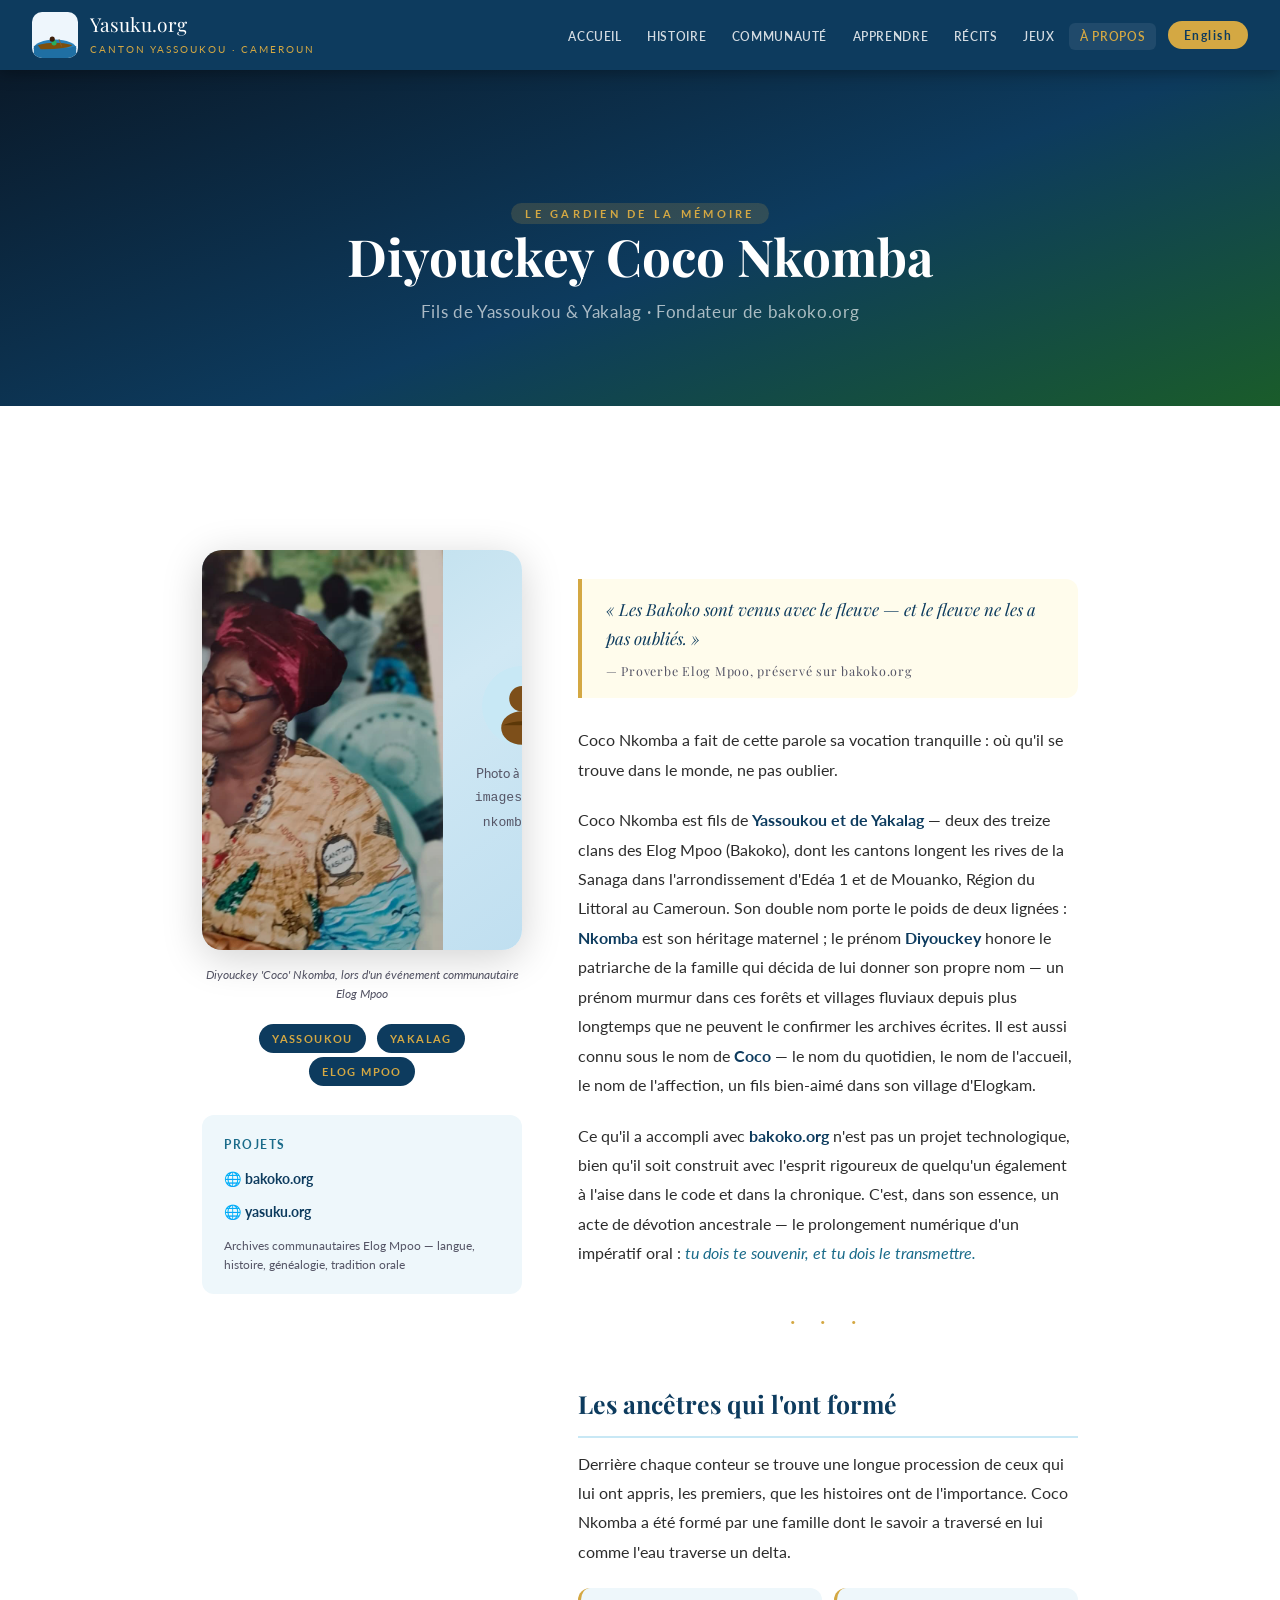
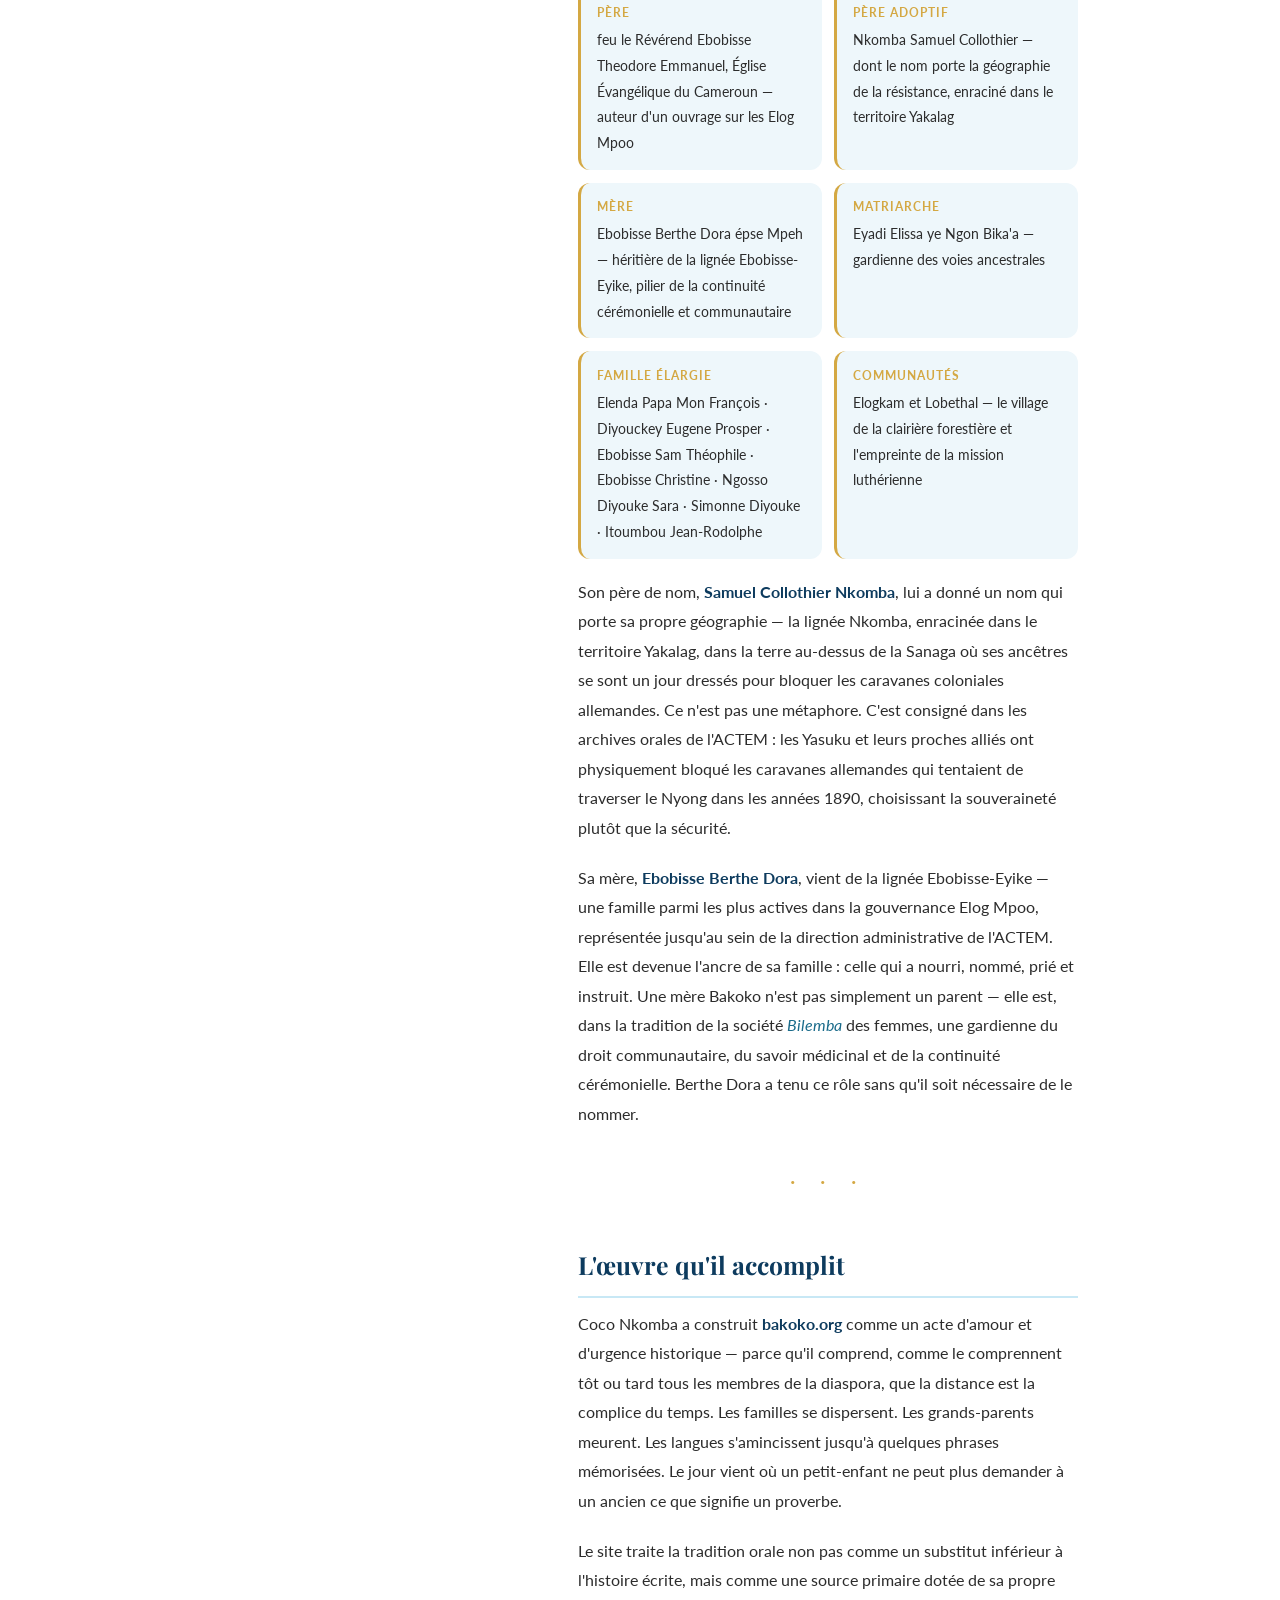
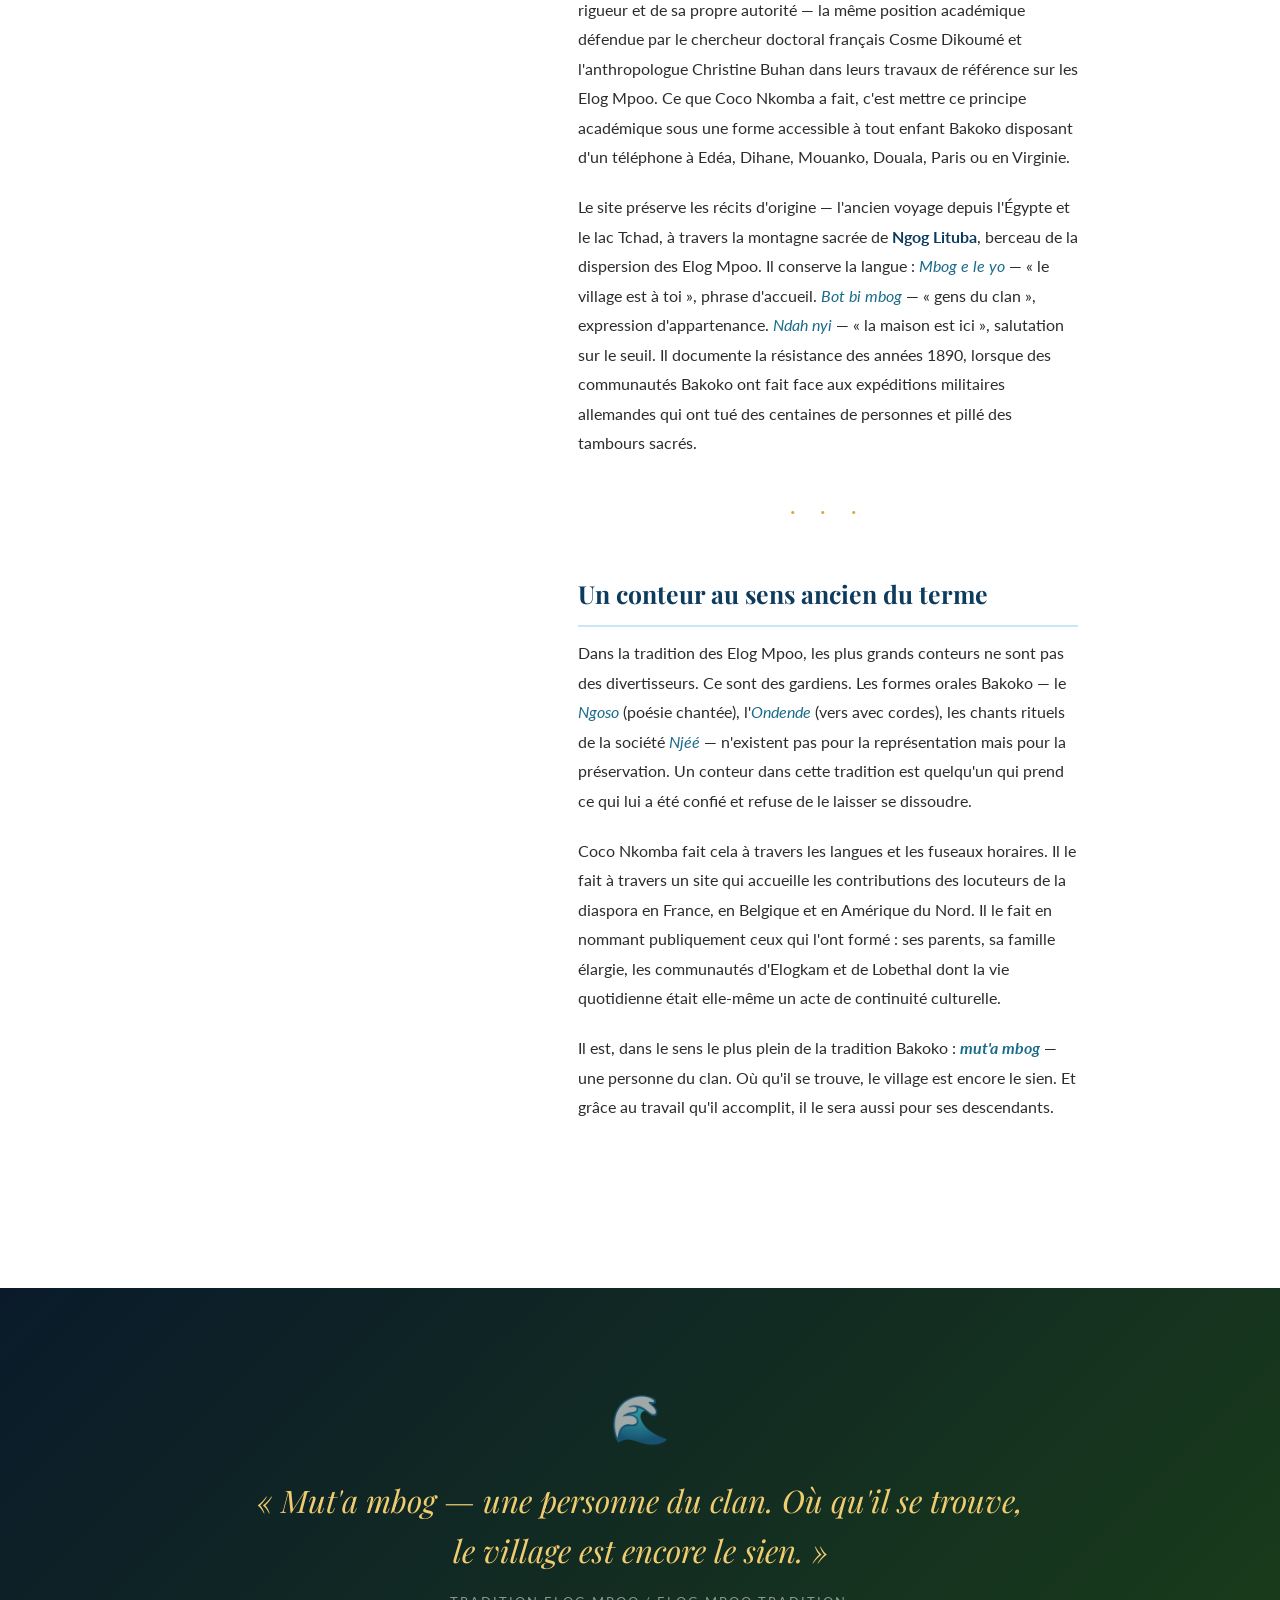
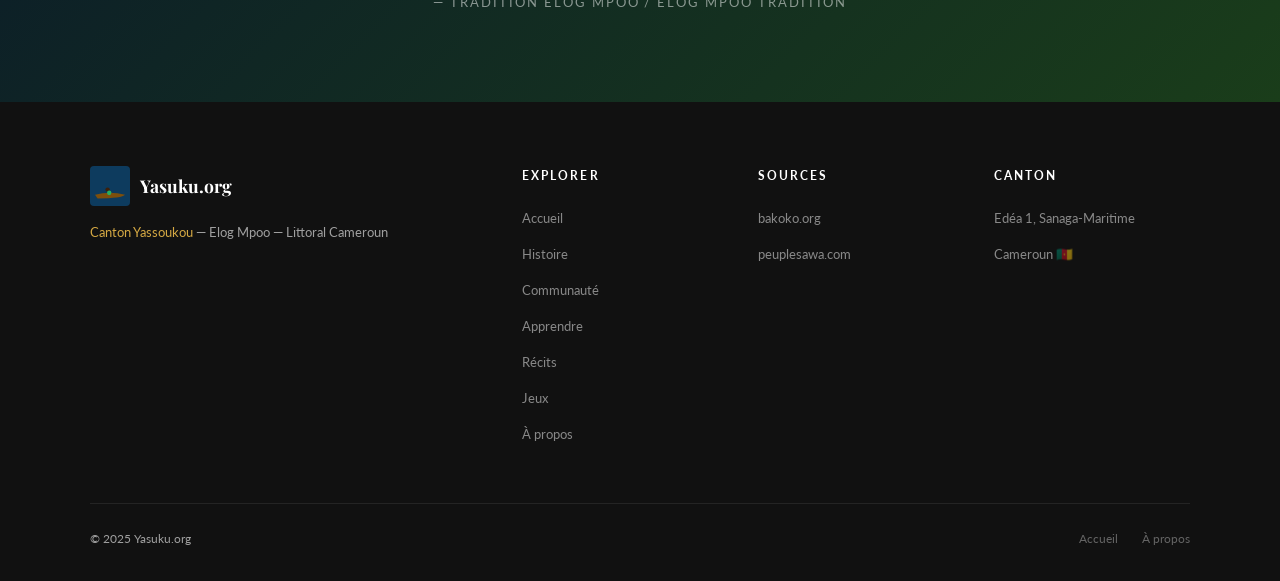
==== commit 91ba84d3: "change of language and about page" ====
--- a/about.html
+++ b/about.html
@@ -261,8 +261,8 @@
         </div>
       </div>
 
-      <p class="profile-caption lang-fr">Diyouckey Coco Nkomba, lors d'un événement communautaire Elog Mpoo</p>
-      <p class="profile-caption lang-en">Diyouckey Coco Nkomba at an Elog Mpoo community gathering</p>
+      <p class="profile-caption lang-fr">Diyouckey 'Coco' Nkomba, lors d'un événement communautaire Elog Mpoo</p>
+      <p class="profile-caption lang-en">Diyouckey 'Coco' Nkomba at an Elog Mpoo community gathering</p>
 
       <div style="text-align:center;margin-top:1rem">
         <span class="clan-badge">Yassoukou</span>
@@ -322,7 +322,7 @@
           </div>
           <div class="ancestor-card">
             <strong>Famille élargie</strong>
-            Elenda Papa Mon François · Diyouckey Eugene Prosper · Ebobisse Sam Théophile · Ebobisse Christine · Itoumbou Rodolphe
+            Elenda Papa Mon François · Diyouckey Eugene Prosper · Ebobisse Sam Théophile · Ebobisse Christine · Ngosso Diyouke Sara · Simonne Diyouke · Itoumbou Jean-Rodolphe
           </div>
           <div class="ancestor-card">
             <strong>Communautés</strong>
@@ -393,7 +393,7 @@
           </div>
           <div class="ancestor-card">
             <strong>Extended family</strong>
-            Elenda Papa Mon François · Diyouckey Eugene Prosper · Ebobisse Sam Théophile · Ebobisse Christine · Itoumbou Rodolphe
+            Elenda Papa Mon François · Diyouckey Eugene Prosper · Ebobisse Sam Théophile · Ebobisse Christine · Ngosso Diyouke Sara · Simonne Diyouke · Itoumbou Jean-Rodolphe
           </div>
           <div class="ancestor-card">
             <strong>Communities</strong>
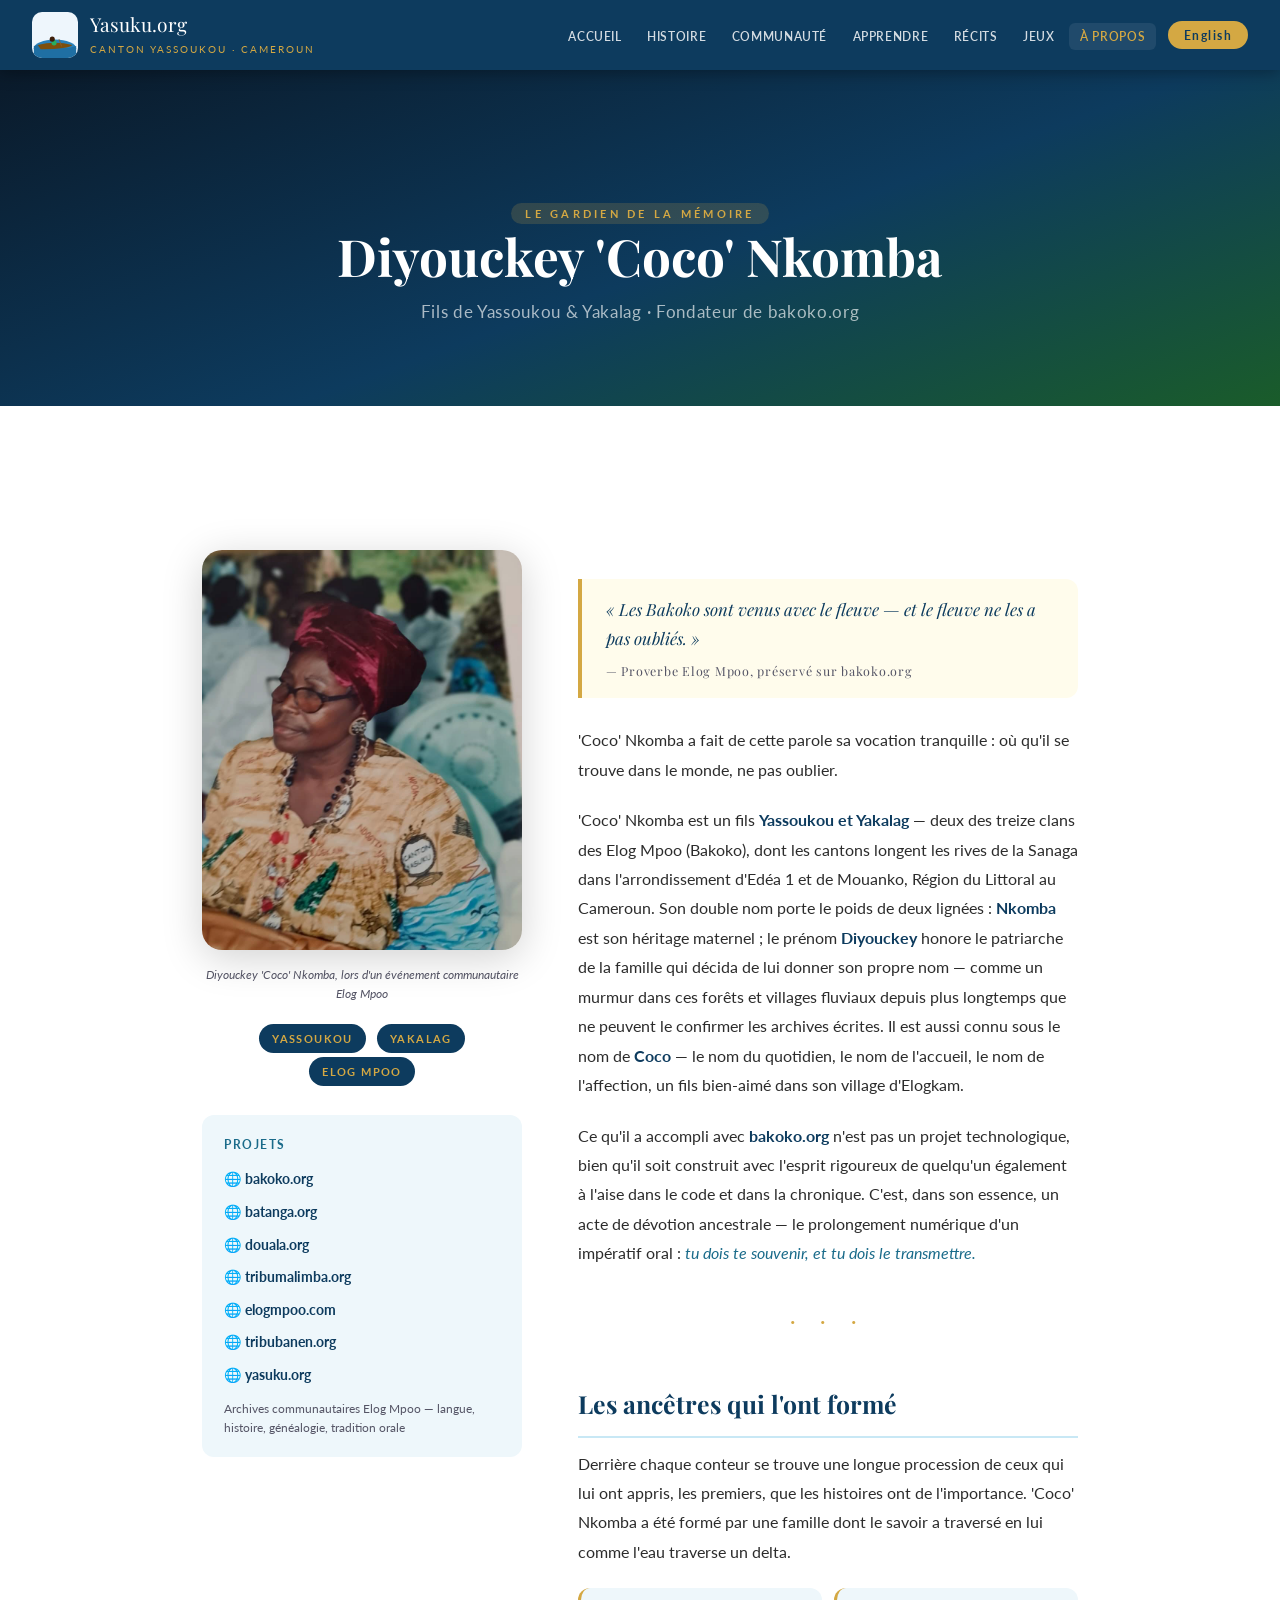
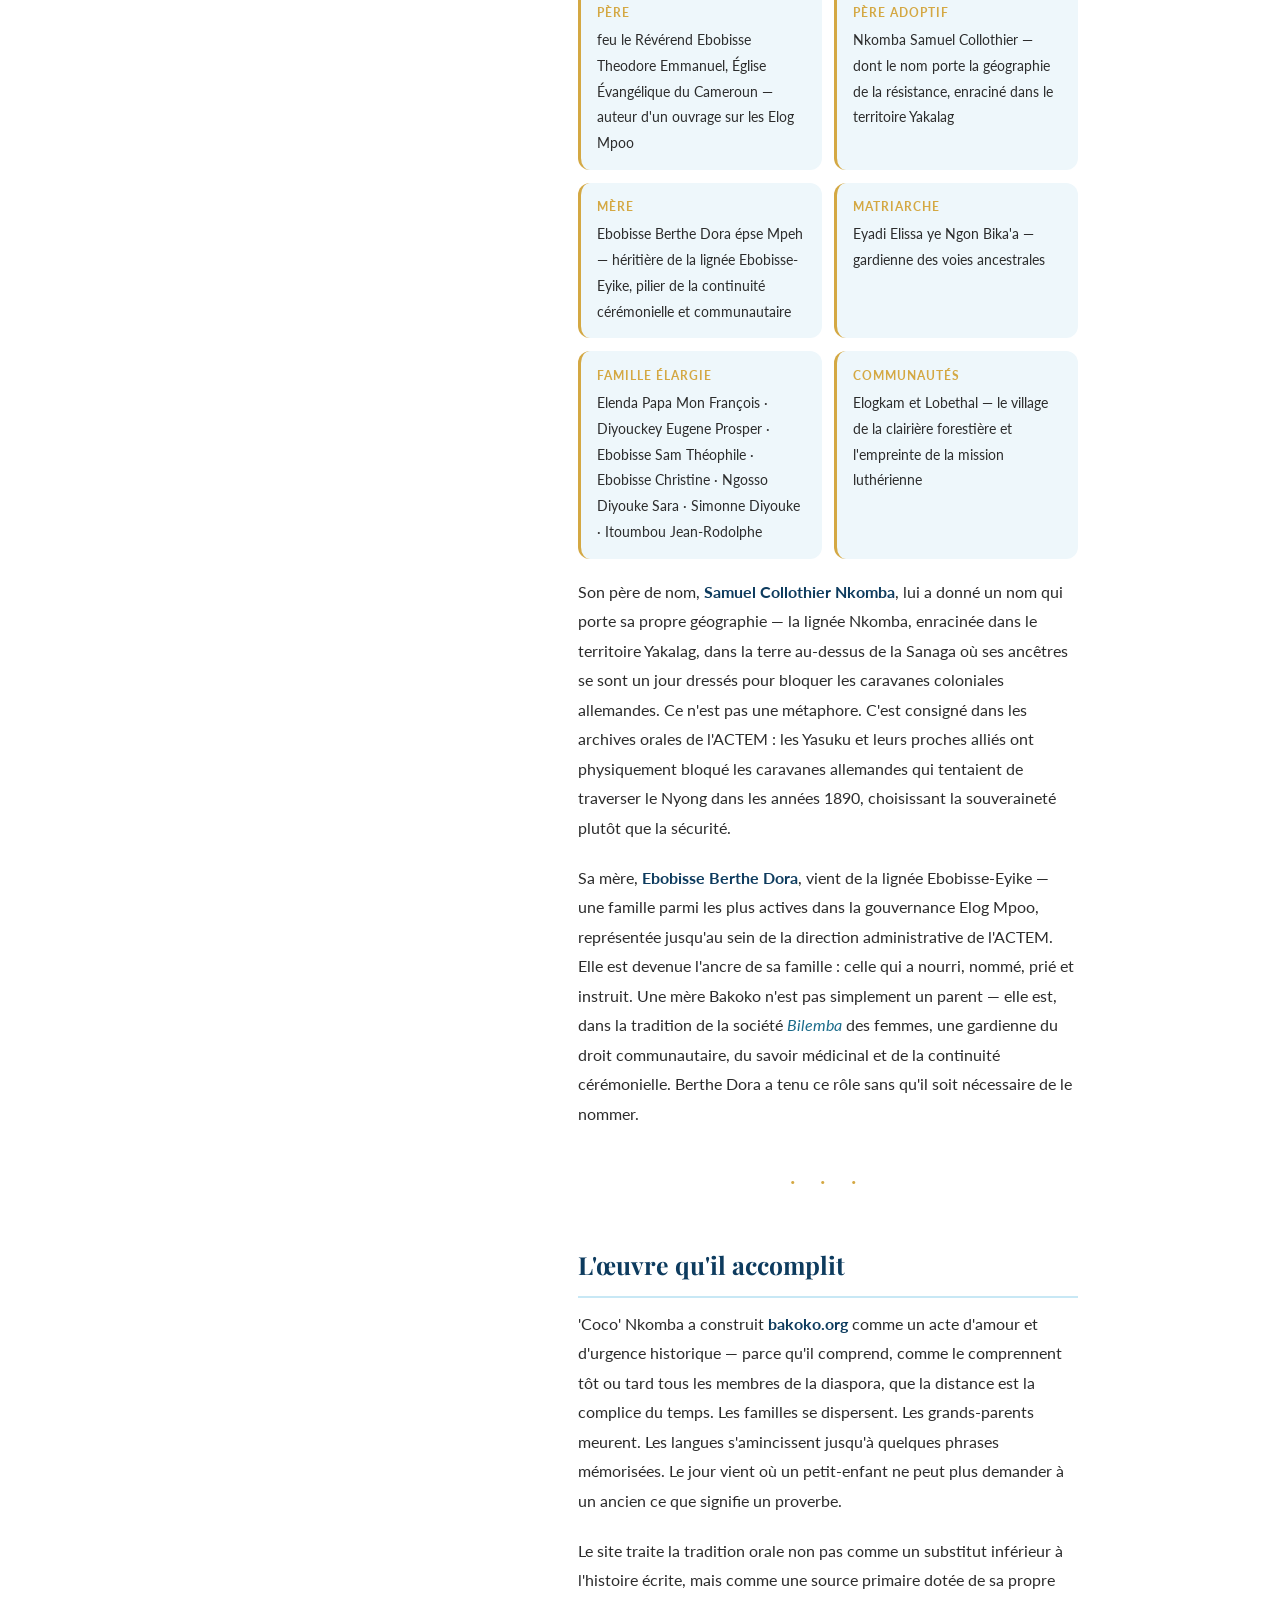
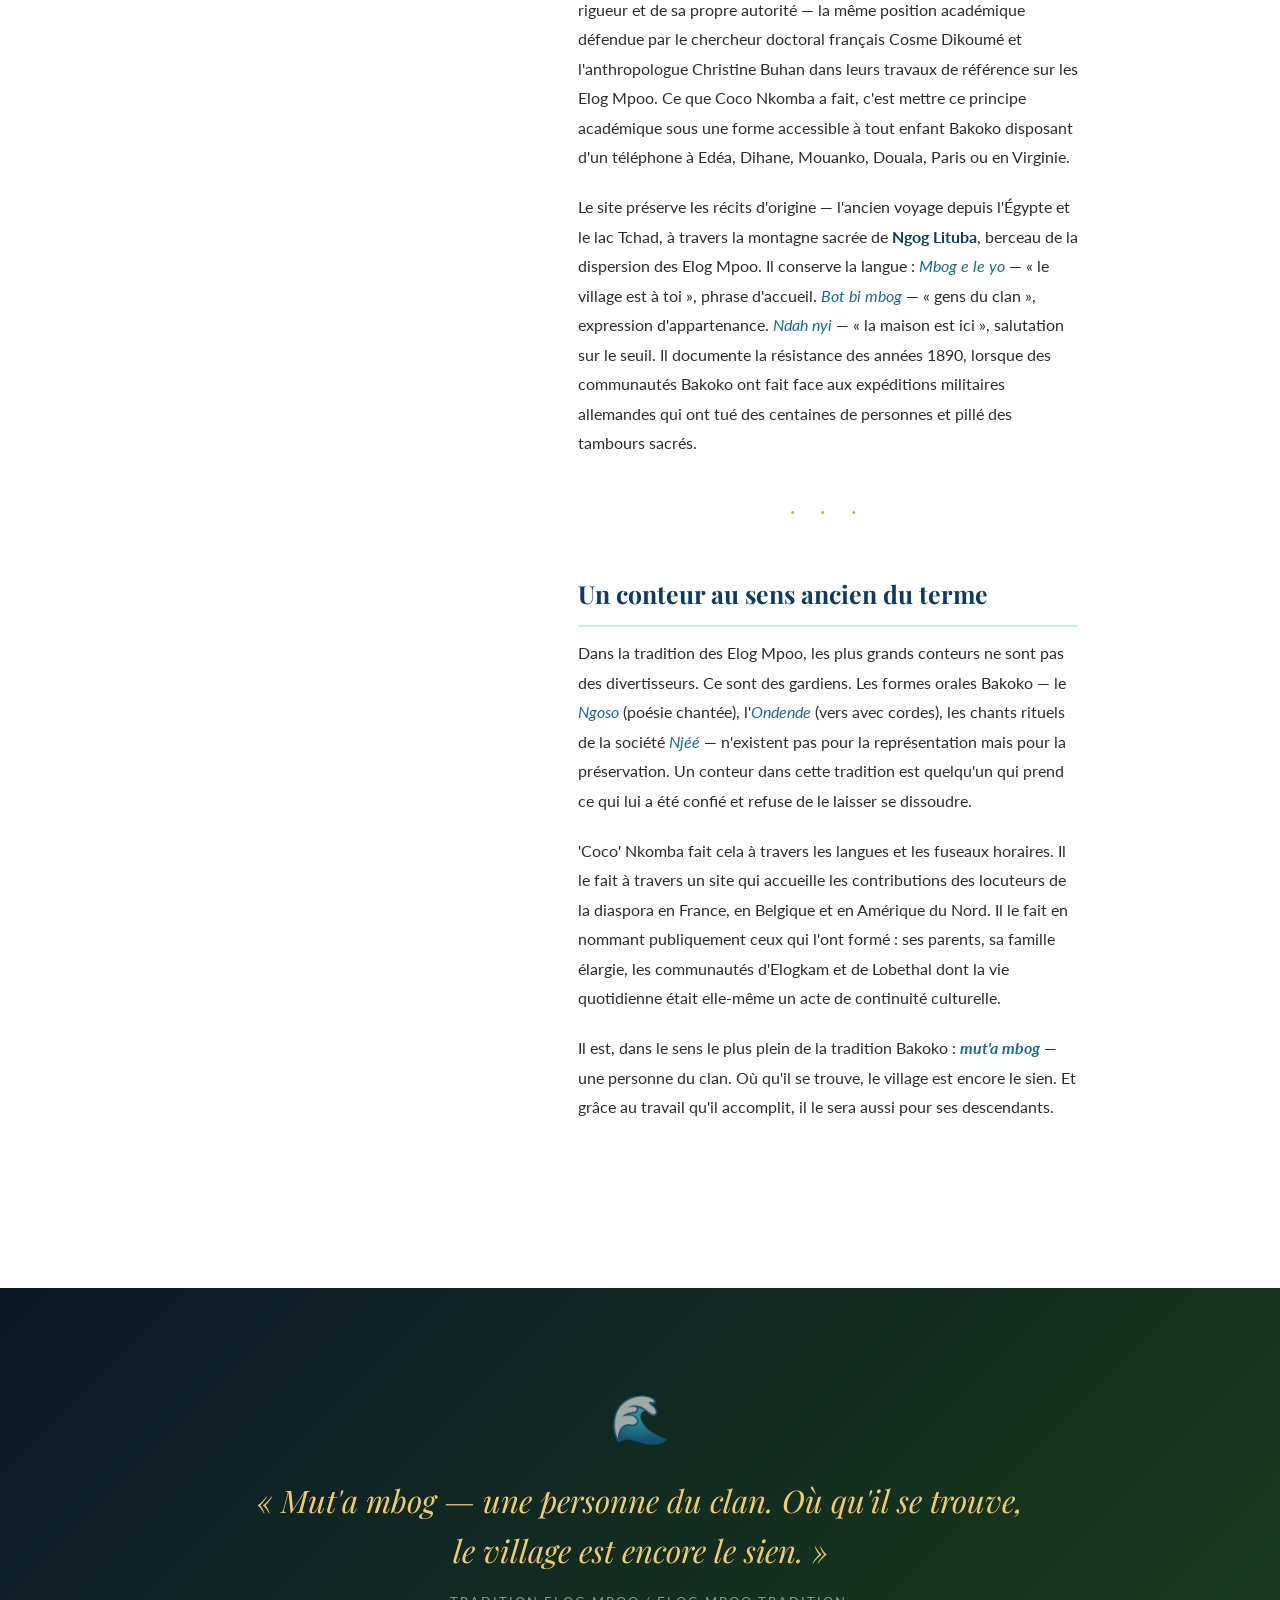
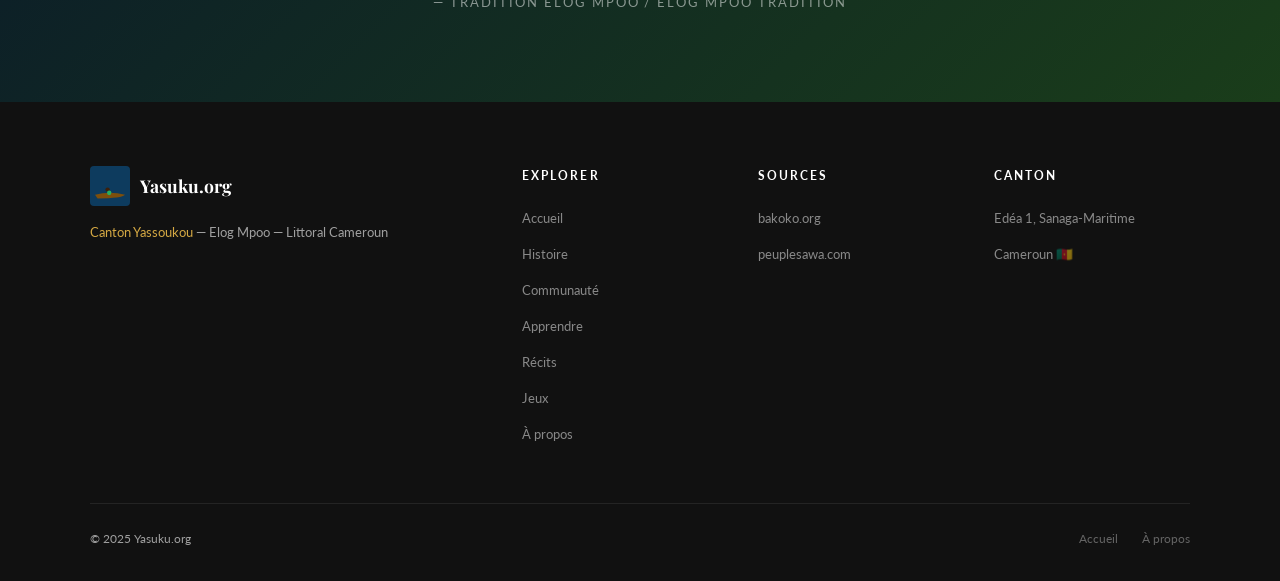
==== commit 40ff4aef: "added videos and photos" ====
--- a/about.html
+++ b/about.html
@@ -3,8 +3,8 @@
 <head>
   <meta charset="UTF-8"/>
   <meta name="viewport" content="width=device-width, initial-scale=1.0"/>
-  <meta name="description" content="Diyouckey Coco Nkomba — gardien de la mémoire du fleuve, fondateur de bakoko.org et de yasuku.org, fils de Yassoukou et de Yakalag."/>
-  <title>À propos — Yasuku.org · Diyouckey Coco Nkomba</title>
+  <meta name="description" content="Diyouckey 'Coco' Nkomba — gardien de la mémoire du fleuve, fondateur de bakoko.org et de yasuku.org, fils de Yassoukou et de Yakalag."/>
+  <title>À propos — Yasuku.org · Diyouckey 'Coco' Nkomba</title>
   <link rel="preconnect" href="https://fonts.googleapis.com"/>
   <link rel="preconnect" href="https://fonts.gstatic.com" crossorigin/>
   <link href="https://fonts.googleapis.com/css2?family=Playfair+Display:ital,wght@0,400;0,600;0,700;1,400&family=Lato:wght@300;400;700;900&display=swap" rel="stylesheet"/>
@@ -48,39 +48,26 @@
       .profile-wrap { grid-template-columns: 1fr; }
     }
 
-    .profile-photo-col { position: sticky; top: 90px; }
-
-    .profile-photo-frame {
-      border-radius: var(--radius-lg);
-      overflow: hidden;
-      box-shadow: var(--shadow-lg);
-      aspect-ratio: 4/5;
-      background: linear-gradient(145deg, #b8dcea, #d0e8f4, #c0dff0);
-      display: flex;
-      align-items: center;
-      justify-content: center;
-      position: relative;
-    }
-    .profile-photo-frame img {
-      width: 100%;
-      height: 100%;
-      object-fit: cover;
-      object-position: center top;
-      display: block;
-    }
-    .profile-photo-frame .photo-fallback {
-      display: none;
-      flex-direction: column;
-      align-items: center;
-      gap: 1rem;
-      color: var(--river-mid);
-      text-align: center;
-      padding: 2rem;
-    }
-    .profile-photo-frame img[src="images/coco-nkomba.jpg"]:not([complete]) + .photo-fallback,
-    .profile-photo-frame img[src="images/coco-nkomba.jpg"][broken] + .photo-fallback {
-      display: flex;
-    }
+.profile-photo-col {
+  position: sticky;
+  top: 90px;
+}
+
+.profile-photo-frame {
+  border-radius: var(--radius-lg);
+  overflow: hidden;
+  box-shadow: var(--shadow-lg);
+  aspect-ratio: 4/5;
+  position: relative;
+}
+
+.profile-photo-frame img {
+  width: 100%;
+  height: 100%;
+  object-fit: cover;
+  object-position: center top;
+  display: block;
+}
 
     .profile-caption {
       margin-top: 1rem;
@@ -231,7 +218,7 @@
 <div class="about-hero">
   <span class="section-tag lang-fr">Le gardien de la mémoire</span>
   <span class="section-tag lang-en">Keeper of the River's Memory</span>
-  <h1>Diyouckey Coco Nkomba</h1>
+  <h1>Diyouckey 'Coco' Nkomba</h1>
   <p class="subtitle lang-fr">Fils de Yassoukou &amp; Yakalag · Fondateur de bakoko.org</p>
   <p class="subtitle lang-en">Son of Yassoukou &amp; Yakalag · Founder of bakoko.org</p>
 </div>
@@ -245,7 +232,7 @@
       <div class="profile-photo-frame">
         <img
           src="images/coco-nkomba.jpg"
-          alt="Diyouckey Coco Nkomba"
+          alt="Diyouckey 'Coco' Nkomba"
           onerror="this.style.display='none';this.nextElementSibling.style.display='flex'"/>
         <div class="photo-fallback">
           <svg width="80" height="80" viewBox="0 0 200 200" xmlns="http://www.w3.org/2000/svg">
@@ -274,6 +261,11 @@
         <p style="font-size:.78rem;font-weight:700;letter-spacing:.12em;text-transform:uppercase;color:var(--river-mid);margin-bottom:.7rem">Projets</p>
         <div style="display:flex;flex-direction:column;gap:.5rem">
           <a href="https://bakoko.org" target="_blank" rel="noopener" style="font-size:.88rem;font-weight:700;color:var(--river-deep)">🌐 bakoko.org</a>
+          <a href="https://batanga.org" target="_blank" rel="noopener" style="font-size:.88rem;font-weight:700;color:var(--river-deep)">🌐 batanga.org</a>
+          <a href="https://douala.org" target="_blank" rel="noopener" style="font-size:.88rem;font-weight:700;color:var(--river-deep)">🌐 douala.org</a>
+          <a href="https://tribumalimba.org" target="_blank" rel="noopener" style="font-size:.88rem;font-weight:700;color:var(--river-deep)">🌐 tribumalimba.org</a>
+          <a href="https://elogmpoo.com" target="_blank" rel="noopener" style="font-size:.88rem;font-weight:700;color:var(--river-deep)">🌐 elogmpoo.com</a>
+          <a href="https://tribubanen.org" target="_blank" rel="noopener" style="font-size:.88rem;font-weight:700;color:var(--river-deep)">🌐 tribubanen.org</a>
           <a href="index.html" style="font-size:.88rem;font-weight:700;color:var(--river-deep)">🌐 yasuku.org</a>
         </div>
         <p style="font-size:.75rem;color:var(--text-light);margin-top:.8rem;line-height:1.55" class="lang-fr">Archives communautaires Elog Mpoo — langue, histoire, généalogie, tradition orale</p>
@@ -291,9 +283,9 @@
           <cite>— Proverbe Elog Mpoo, préservé sur bakoko.org</cite>
         </blockquote>
 
-        <p>Coco Nkomba a fait de cette parole sa vocation tranquille : où qu'il se trouve dans le monde, ne pas oublier.</p>
-
-        <p>Coco Nkomba est fils de <strong>Yassoukou et de Yakalag</strong> — deux des treize clans des Elog Mpoo (Bakoko), dont les cantons longent les rives de la Sanaga dans l'arrondissement d'Edéa 1 et de Mouanko, Région du Littoral au Cameroun. Son double nom porte le poids de deux lignées : <strong>Nkomba</strong> est son héritage maternel ; le prénom <strong>Diyouckey</strong> honore le patriarche de la famille qui décida de lui donner son propre nom — un prénom murmur dans ces forêts et villages fluviaux depuis plus longtemps que ne peuvent le confirmer les archives écrites. Il est aussi connu sous le nom de <strong>Coco</strong> — le nom du quotidien, le nom de l'accueil, le nom de l'affection, un fils bien-aimé dans son village d'Elogkam.</p>
+        <p>'Coco' Nkomba a fait de cette parole sa vocation tranquille : où qu'il se trouve dans le monde, ne pas oublier.</p>
+
+        <p>'Coco' Nkomba est un fils <strong>Yassoukou et Yakalag</strong> — deux des treize clans des Elog Mpoo (Bakoko), dont les cantons longent les rives de la Sanaga dans l'arrondissement d'Edéa 1 et de Mouanko, Région du Littoral au Cameroun. Son double nom porte le poids de deux lignées : <strong>Nkomba</strong> est son héritage maternel ; le prénom <strong>Diyouckey</strong> honore le patriarche de la famille qui décida de lui donner son propre nom — comme un murmur dans ces forêts et villages fluviaux depuis plus longtemps que ne peuvent le confirmer les archives écrites. Il est aussi connu sous le nom de <strong>Coco</strong> — le nom du quotidien, le nom de l'accueil, le nom de l'affection, un fils bien-aimé dans son village d'Elogkam.</p>
 
         <p>Ce qu'il a accompli avec <strong>bakoko.org</strong> n'est pas un projet technologique, bien qu'il soit construit avec l'esprit rigoureux de quelqu'un également à l'aise dans le code et dans la chronique. C'est, dans son essence, un acte de dévotion ancestrale — le prolongement numérique d'un impératif oral : <em>tu dois te souvenir, et tu dois le transmettre.</em></p>
 
@@ -301,7 +293,7 @@
 
         <h2>Les ancêtres qui l'ont formé</h2>
 
-        <p>Derrière chaque conteur se trouve une longue procession de ceux qui lui ont appris, les premiers, que les histoires ont de l'importance. Coco Nkomba a été formé par une famille dont le savoir a traversé en lui comme l'eau traverse un delta.</p>
+        <p>Derrière chaque conteur se trouve une longue procession de ceux qui lui ont appris, les premiers, que les histoires ont de l'importance. 'Coco' Nkomba a été formé par une famille dont le savoir a traversé en lui comme l'eau traverse un delta.</p>
 
         <div class="ancestors-grid">
           <div class="ancestor-card">
@@ -338,7 +330,7 @@
 
         <h2>L'œuvre qu'il accomplit</h2>
 
-        <p>Coco Nkomba a construit <strong>bakoko.org</strong> comme un acte d'amour et d'urgence historique — parce qu'il comprend, comme le comprennent tôt ou tard tous les membres de la diaspora, que la distance est la complice du temps. Les familles se dispersent. Les grands-parents meurent. Les langues s'amincissent jusqu'à quelques phrases mémorisées. Le jour vient où un petit-enfant ne peut plus demander à un ancien ce que signifie un proverbe.</p>
+        <p>'Coco' Nkomba a construit <strong>bakoko.org</strong> comme un acte d'amour et d'urgence historique — parce qu'il comprend, comme le comprennent tôt ou tard tous les membres de la diaspora, que la distance est la complice du temps. Les familles se dispersent. Les grands-parents meurent. Les langues s'amincissent jusqu'à quelques phrases mémorisées. Le jour vient où un petit-enfant ne peut plus demander à un ancien ce que signifie un proverbe.</p>
 
         <p>Le site traite la tradition orale non pas comme un substitut inférieur à l'histoire écrite, mais comme une source primaire dotée de sa propre rigueur et de sa propre autorité — la même position académique défendue par le chercheur doctoral français Cosme Dikoumé et l'anthropologue Christine Buhan dans leurs travaux de référence sur les Elog Mpoo. Ce que Coco Nkomba a fait, c'est mettre ce principe académique sous une forme accessible à tout enfant Bakoko disposant d'un téléphone à Edéa, Dihane, Mouanko, Douala, Paris ou en Virginie.</p>
 
@@ -350,7 +342,7 @@
 
         <p>Dans la tradition des Elog Mpoo, les plus grands conteurs ne sont pas des divertisseurs. Ce sont des gardiens. Les formes orales Bakoko — le <em>Ngoso</em> (poésie chantée), l'<em>Ondende</em> (vers avec cordes), les chants rituels de la société <em>Njéé</em> — n'existent pas pour la représentation mais pour la préservation. Un conteur dans cette tradition est quelqu'un qui prend ce qui lui a été confié et refuse de le laisser se dissoudre.</p>
 
-        <p>Coco Nkomba fait cela à travers les langues et les fuseaux horaires. Il le fait à travers un site qui accueille les contributions des locuteurs de la diaspora en France, en Belgique et en Amérique du Nord. Il le fait en nommant publiquement ceux qui l'ont formé : ses parents, sa famille élargie, les communautés d'Elogkam et de Lobethal dont la vie quotidienne était elle-même un acte de continuité culturelle.</p>
+        <p>'Coco' Nkomba fait cela à travers les langues et les fuseaux horaires. Il le fait à travers un site qui accueille les contributions des locuteurs de la diaspora en France, en Belgique et en Amérique du Nord. Il le fait en nommant publiquement ceux qui l'ont formé : ses parents, sa famille élargie, les communautés d'Elogkam et de Lobethal dont la vie quotidienne était elle-même un acte de continuité culturelle.</p>
 
         <p>Il est, dans le sens le plus plein de la tradition Bakoko : <strong><em>mut'a mbog</em></strong> — une personne du clan. Où qu'il se trouve, le village est encore le sien. Et grâce au travail qu'il accomplit, il le sera aussi pour ses descendants.</p>
       </div>
@@ -362,9 +354,9 @@
           <cite>— Elog Mpoo proverb, preserved on bakoko.org</cite>
         </blockquote>
 
-        <p>Diyouckey Coco Nkomba has made it his life's quiet vocation to ensure that, wherever in the world he finds himself, he too does not forget.</p>
-
-        <p>Coco Nkomba is a son of <strong>Yassoukou &amp; Yakalag</strong> — two of the thirteen clans of the Elog Mpoo (Bakoko), whose cantons sit in the Edéa 1 and Mouanko arrondissements along the banks of the Sanaga River in Cameroon's Littoral Region. His double name carries the weight of two lineages: <strong>Nkomba</strong> is his maternal inheritance; the name <strong>Diyouckey</strong> honors the family patriarch who decided to name him after himself — a name that has been whispered in these forests and river settlements longer than any written record can confirm. He is also known as <strong>Coco</strong> — the everyday name, the name of welcome, the name of affection, a beloved son in his Elogkam village.</p>
+        <p>Diyouckey 'Coco' Nkomba has made it his life's quiet vocation to ensure that, wherever in the world he finds himself, he too does not forget.</p>
+
+        <p>'Coco' Nkomba is a son of <strong>Yassoukou &amp; Yakalag</strong> — two of the thirteen clans of the Elog Mpoo (Bakoko), whose cantons sit in the Edéa 1 and Mouanko arrondissements along the banks of the Sanaga River in Cameroon's Littoral Region. His double name carries the weight of two lineages: <strong>Nkomba</strong> is his maternal inheritance; the name <strong>Diyouckey</strong> honors the family patriarch who decided to name him after himself — a name that has been whispered in these forests and river settlements longer than any written record can confirm. He is also known as <strong>Coco</strong> — the everyday name, the name of welcome, the name of affection, a beloved son in his Elogkam village.</p>
 
         <p>What he has done with <strong>bakoko.org</strong> is not a technology project, though it is built with the disciplined mind of someone equally at home in code and chronicle. It is, at its core, an act of ancestral devotion — a digital extension of an oral imperative: <em>you must remember, and you must tell it forward.</em></p>
 
@@ -372,7 +364,7 @@
 
         <h2>The Ancestors Who Made Him</h2>
 
-        <p>Behind every storyteller stands a long procession of those who first taught them that stories matter. Coco Nkomba has been shaped by a family whose knowledge moved through him like water through a delta.</p>
+        <p>Behind every storyteller stands a long procession of those who first taught them that stories matter. 'Coco' Nkomba has been shaped by a family whose knowledge moved through him like water through a delta.</p>
 
         <div class="ancestors-grid">
           <div class="ancestor-card">
@@ -421,7 +413,7 @@
 
         <p>In the Elog Mpoo tradition, the greatest storytellers are not entertainers. They are guardians. The oral forms of the Bakoko — the <em>Ngoso</em> (sung poetry), the <em>Ondende</em> (verse with strings), the ritual songs of the <em>Njéé</em> society — exist not for performance but for preservation. A storyteller in this tradition is someone who takes what was handed to them and refuses to let it dissolve.</p>
 
-        <p>Coco Nkomba does this across languages and time zones. He does it through a website that welcomes contributions from diaspora speakers in France, Belgium, and North America. He does it by publicly naming the people who made him: his parents, his extended family, the communities of Elogkam and Lobethal whose daily lives were themselves acts of cultural continuity.</p>
+        <p>'Coco' Nkomba does this across languages and time zones. He does it through a website that welcomes contributions from diaspora speakers in France, Belgium, and North America. He does it by publicly naming the people who made him: his parents, his extended family, the communities of Elogkam and Lobethal whose daily lives were themselves acts of cultural continuity.</p>
 
         <p>He is, in the fullest sense of the Bakoko tradition: <strong><em>mut'a mbog</em></strong> — a person of the clan. Wherever he finds himself, the village is still his. And because of the work he is doing, it will be his descendants' too.</p>
       </div>
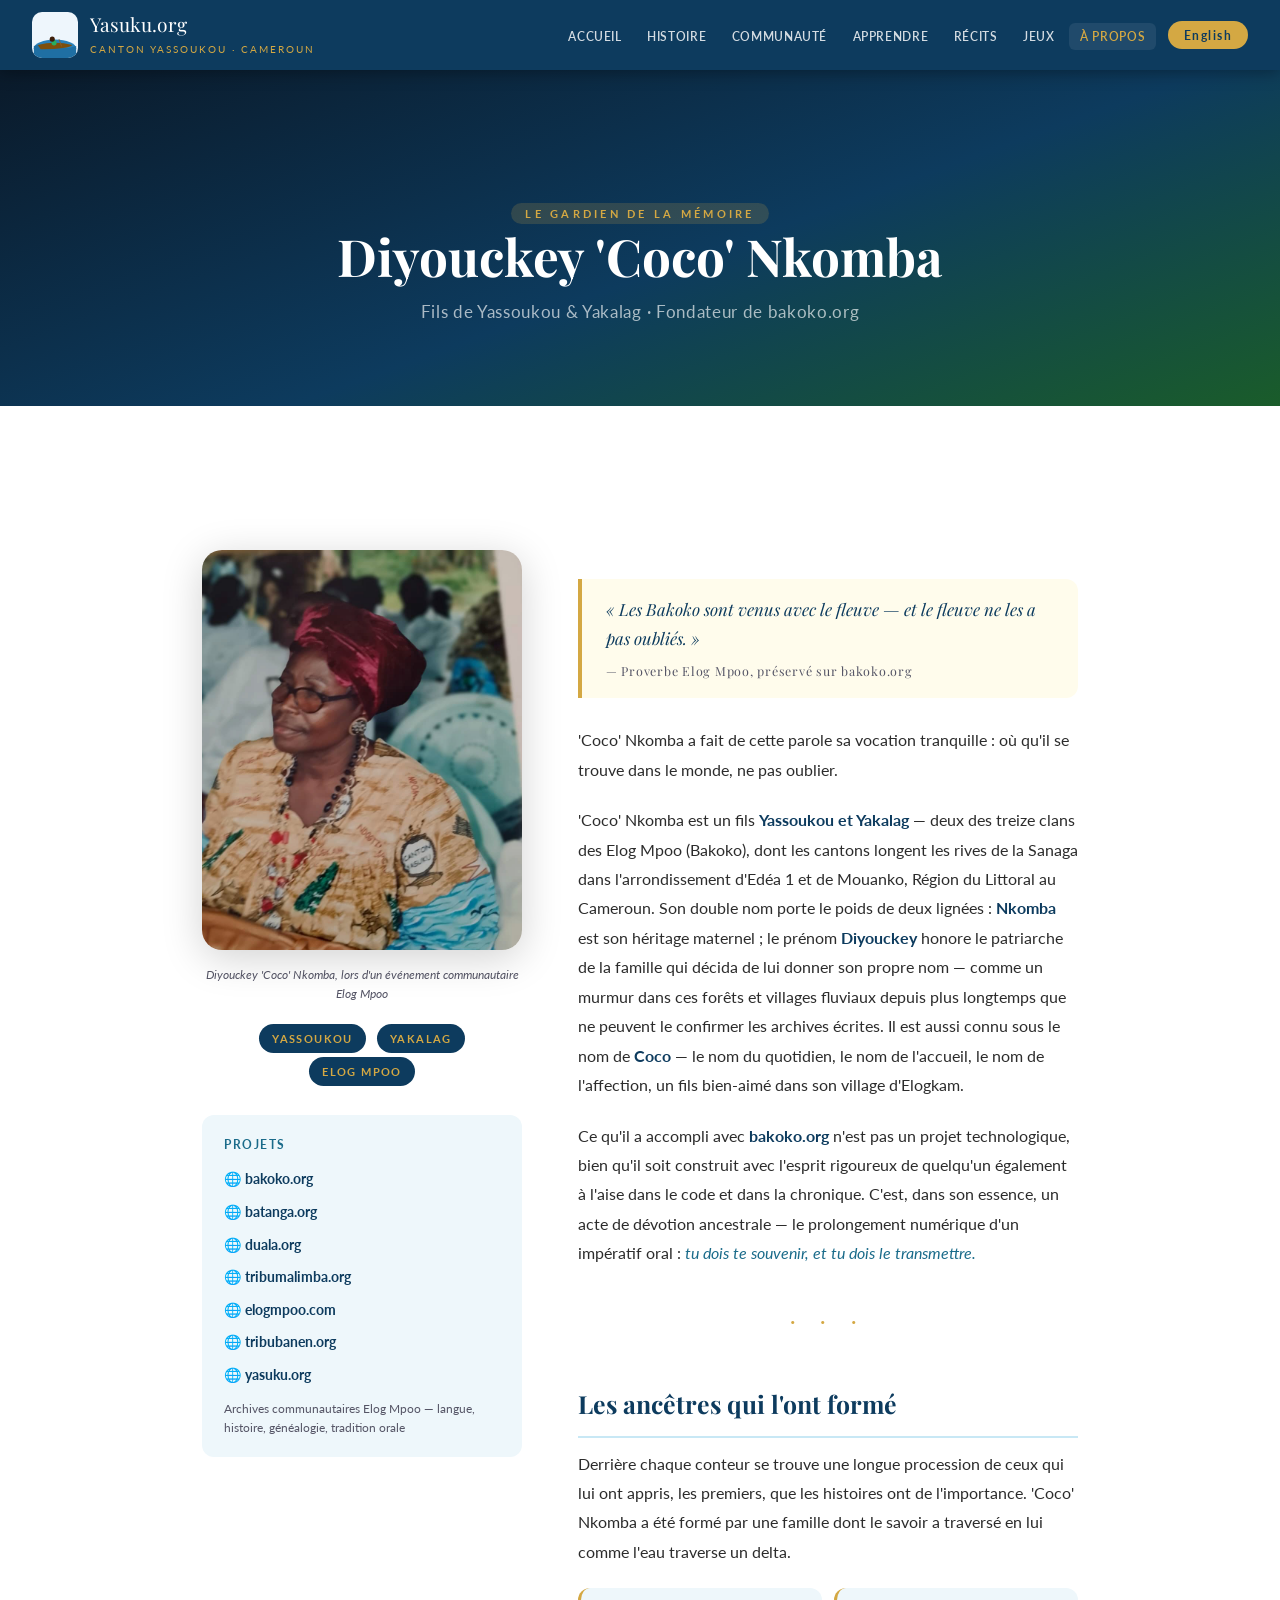
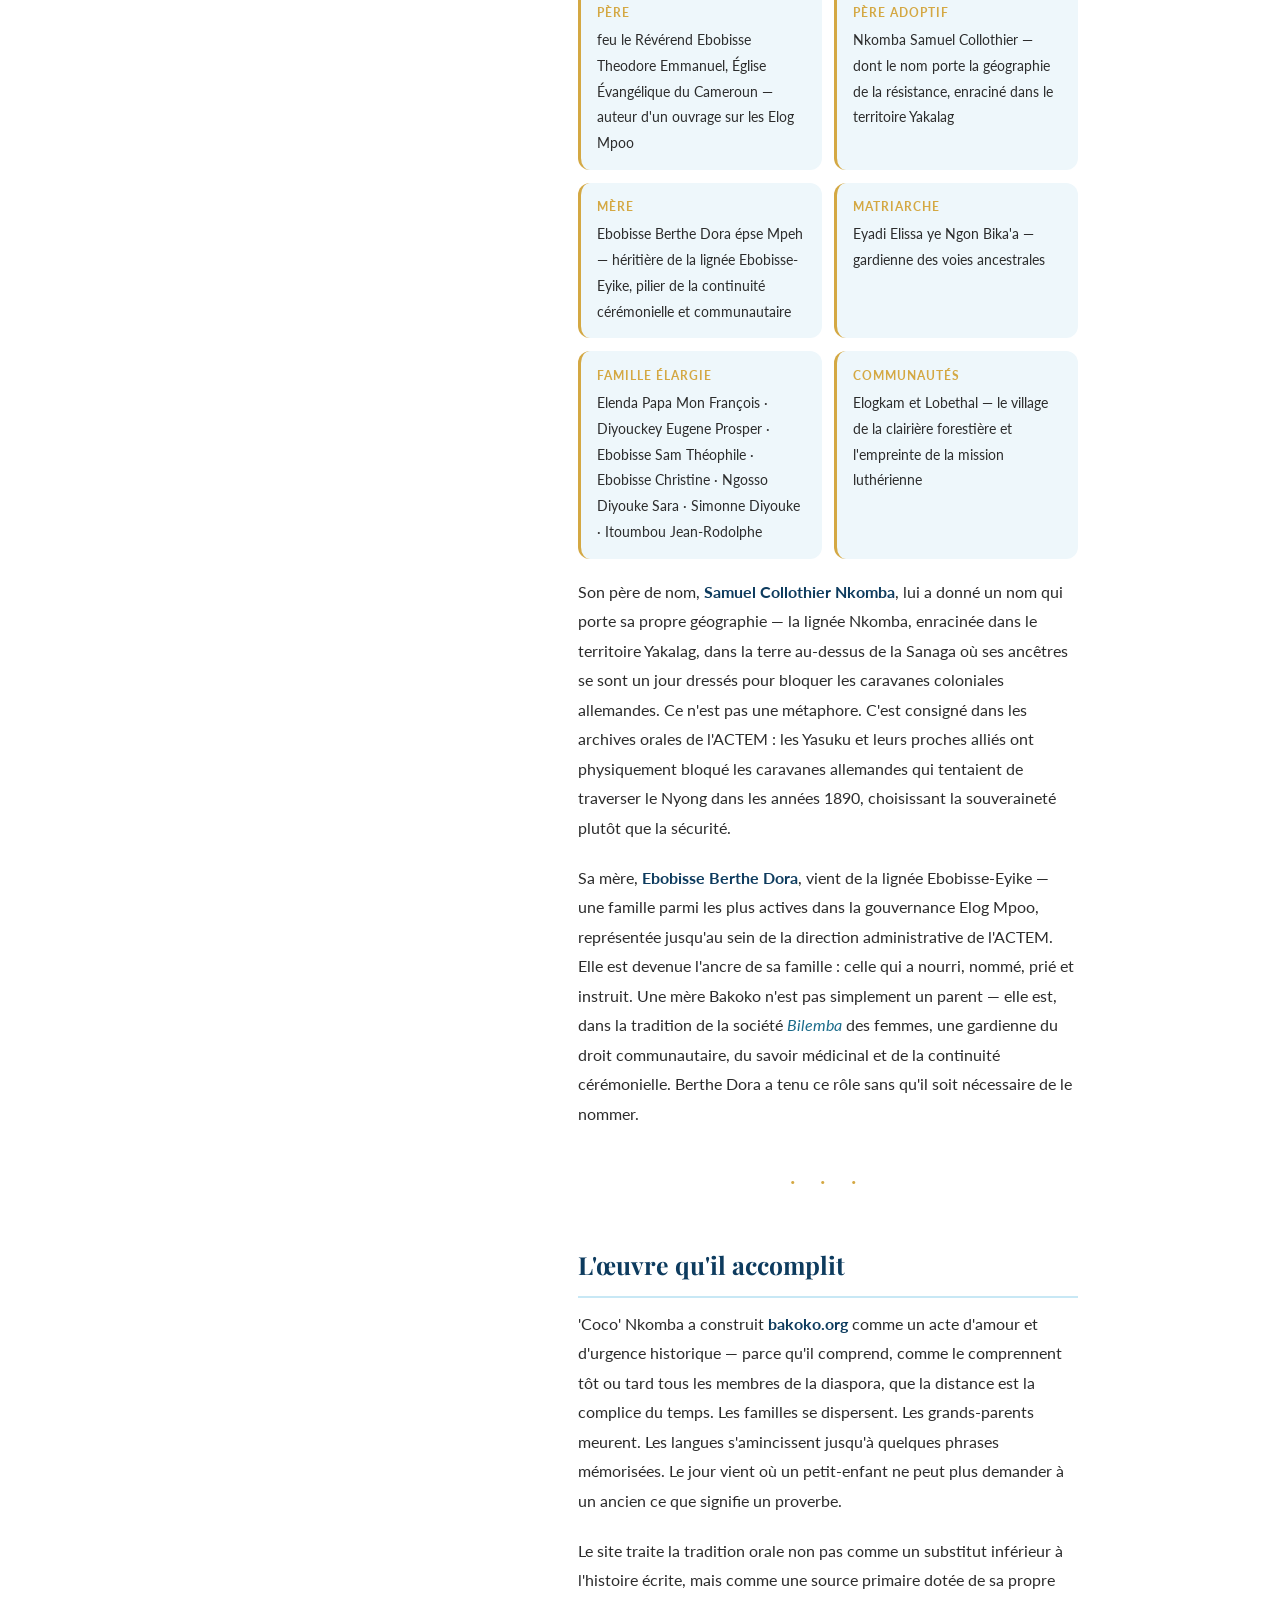
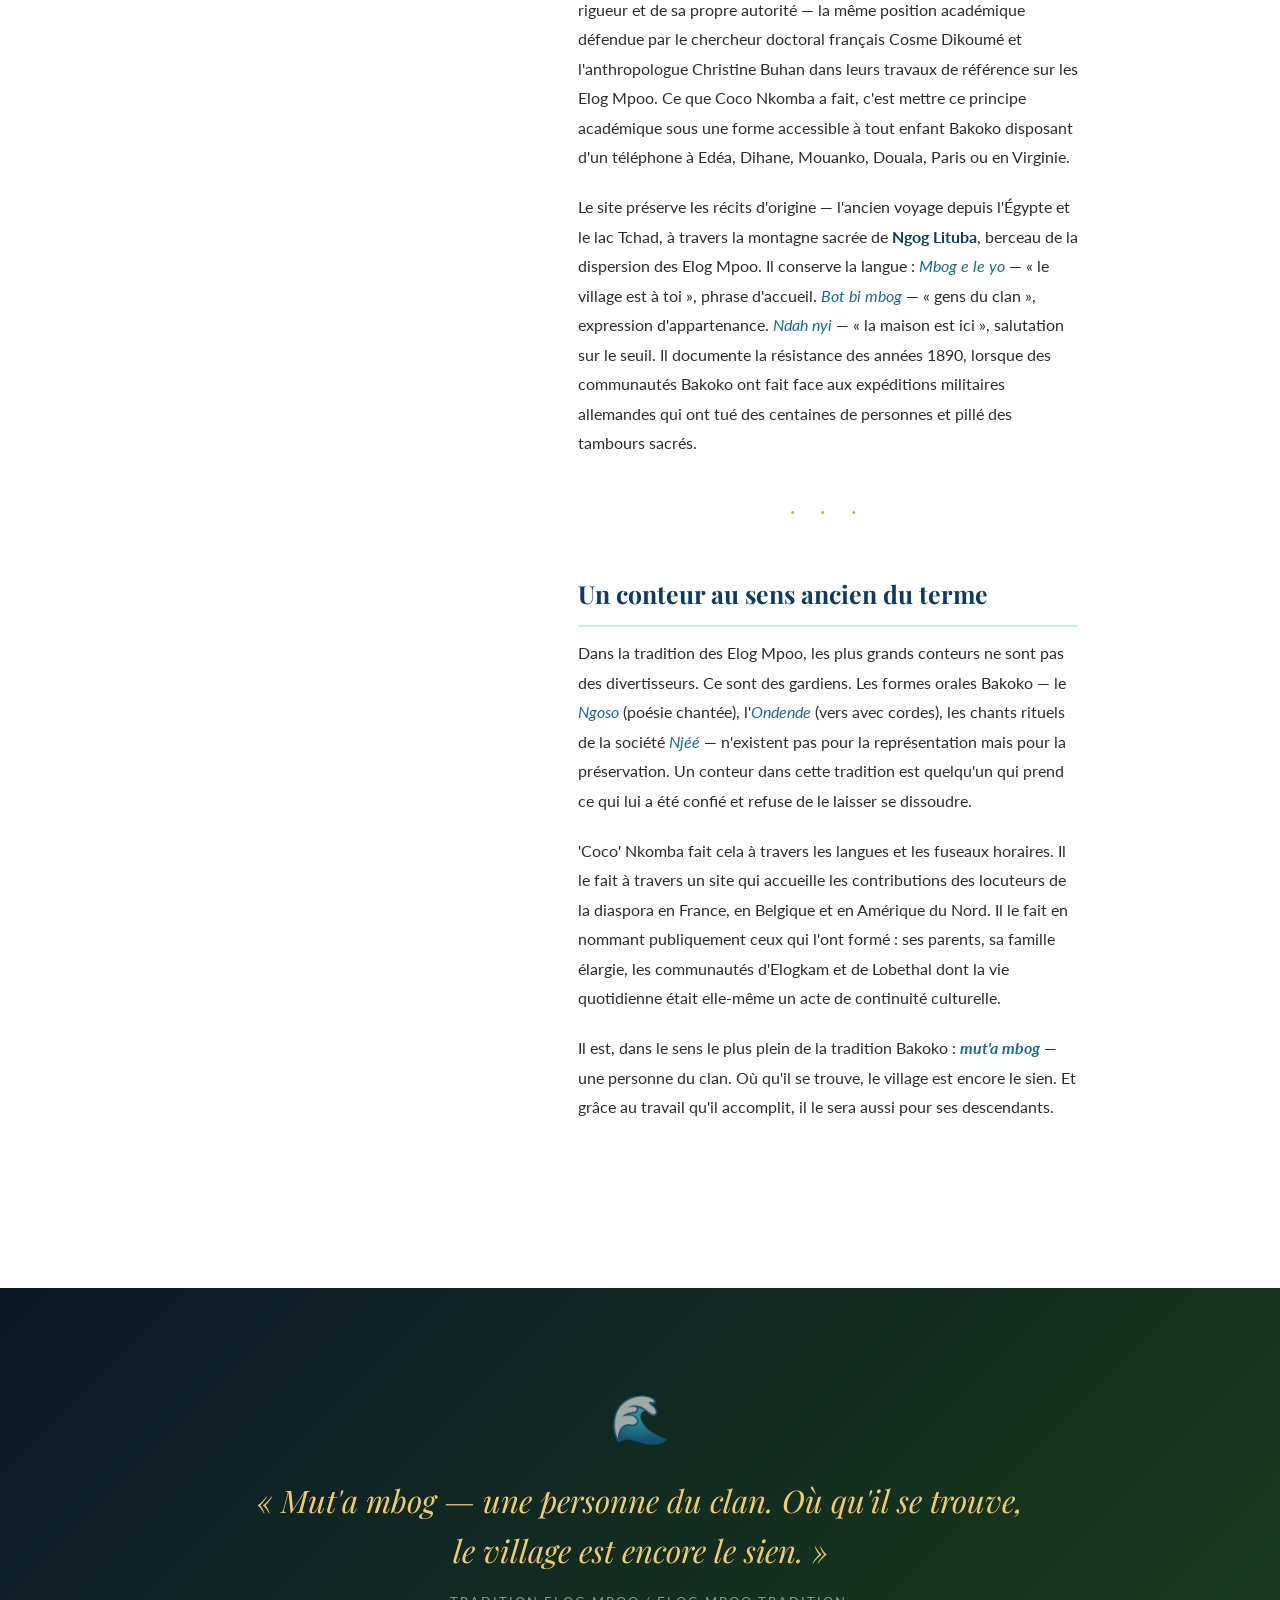
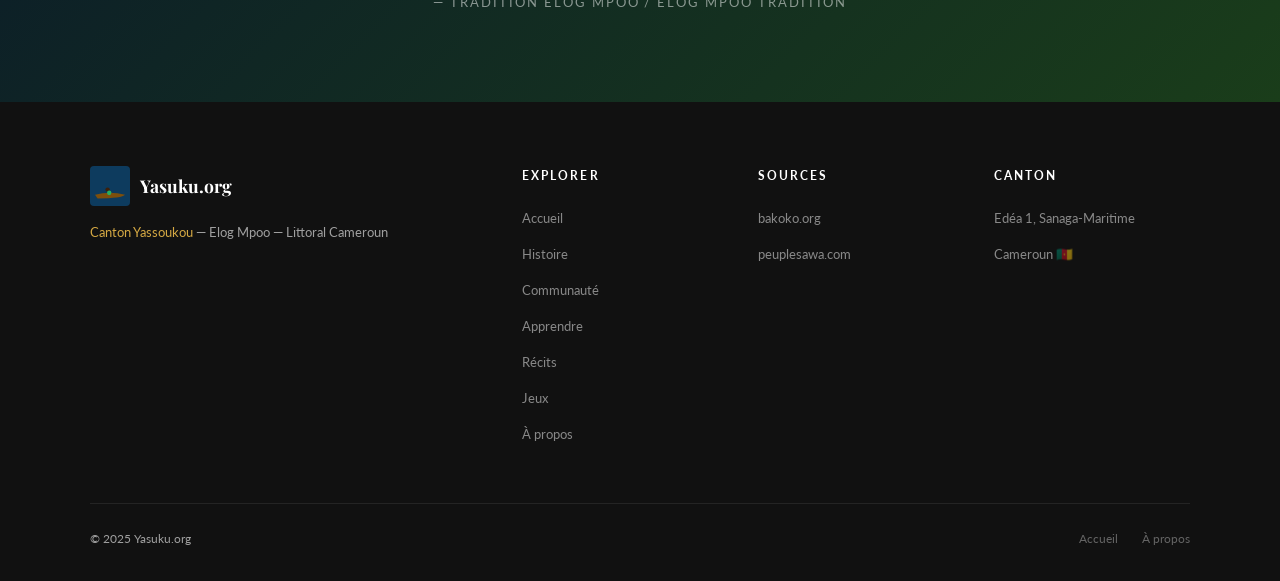
==== commit 4a8af7f5: "changed text and added photos" ====
--- a/about.html
+++ b/about.html
@@ -262,7 +262,7 @@
         <div style="display:flex;flex-direction:column;gap:.5rem">
           <a href="https://bakoko.org" target="_blank" rel="noopener" style="font-size:.88rem;font-weight:700;color:var(--river-deep)">🌐 bakoko.org</a>
           <a href="https://batanga.org" target="_blank" rel="noopener" style="font-size:.88rem;font-weight:700;color:var(--river-deep)">🌐 batanga.org</a>
-          <a href="https://douala.org" target="_blank" rel="noopener" style="font-size:.88rem;font-weight:700;color:var(--river-deep)">🌐 douala.org</a>
+          <a href="https://duala.org" target="_blank" rel="noopener" style="font-size:.88rem;font-weight:700;color:var(--river-deep)">🌐 duala.org</a>
           <a href="https://tribumalimba.org" target="_blank" rel="noopener" style="font-size:.88rem;font-weight:700;color:var(--river-deep)">🌐 tribumalimba.org</a>
           <a href="https://elogmpoo.com" target="_blank" rel="noopener" style="font-size:.88rem;font-weight:700;color:var(--river-deep)">🌐 elogmpoo.com</a>
           <a href="https://tribubanen.org" target="_blank" rel="noopener" style="font-size:.88rem;font-weight:700;color:var(--river-deep)">🌐 tribubanen.org</a>
